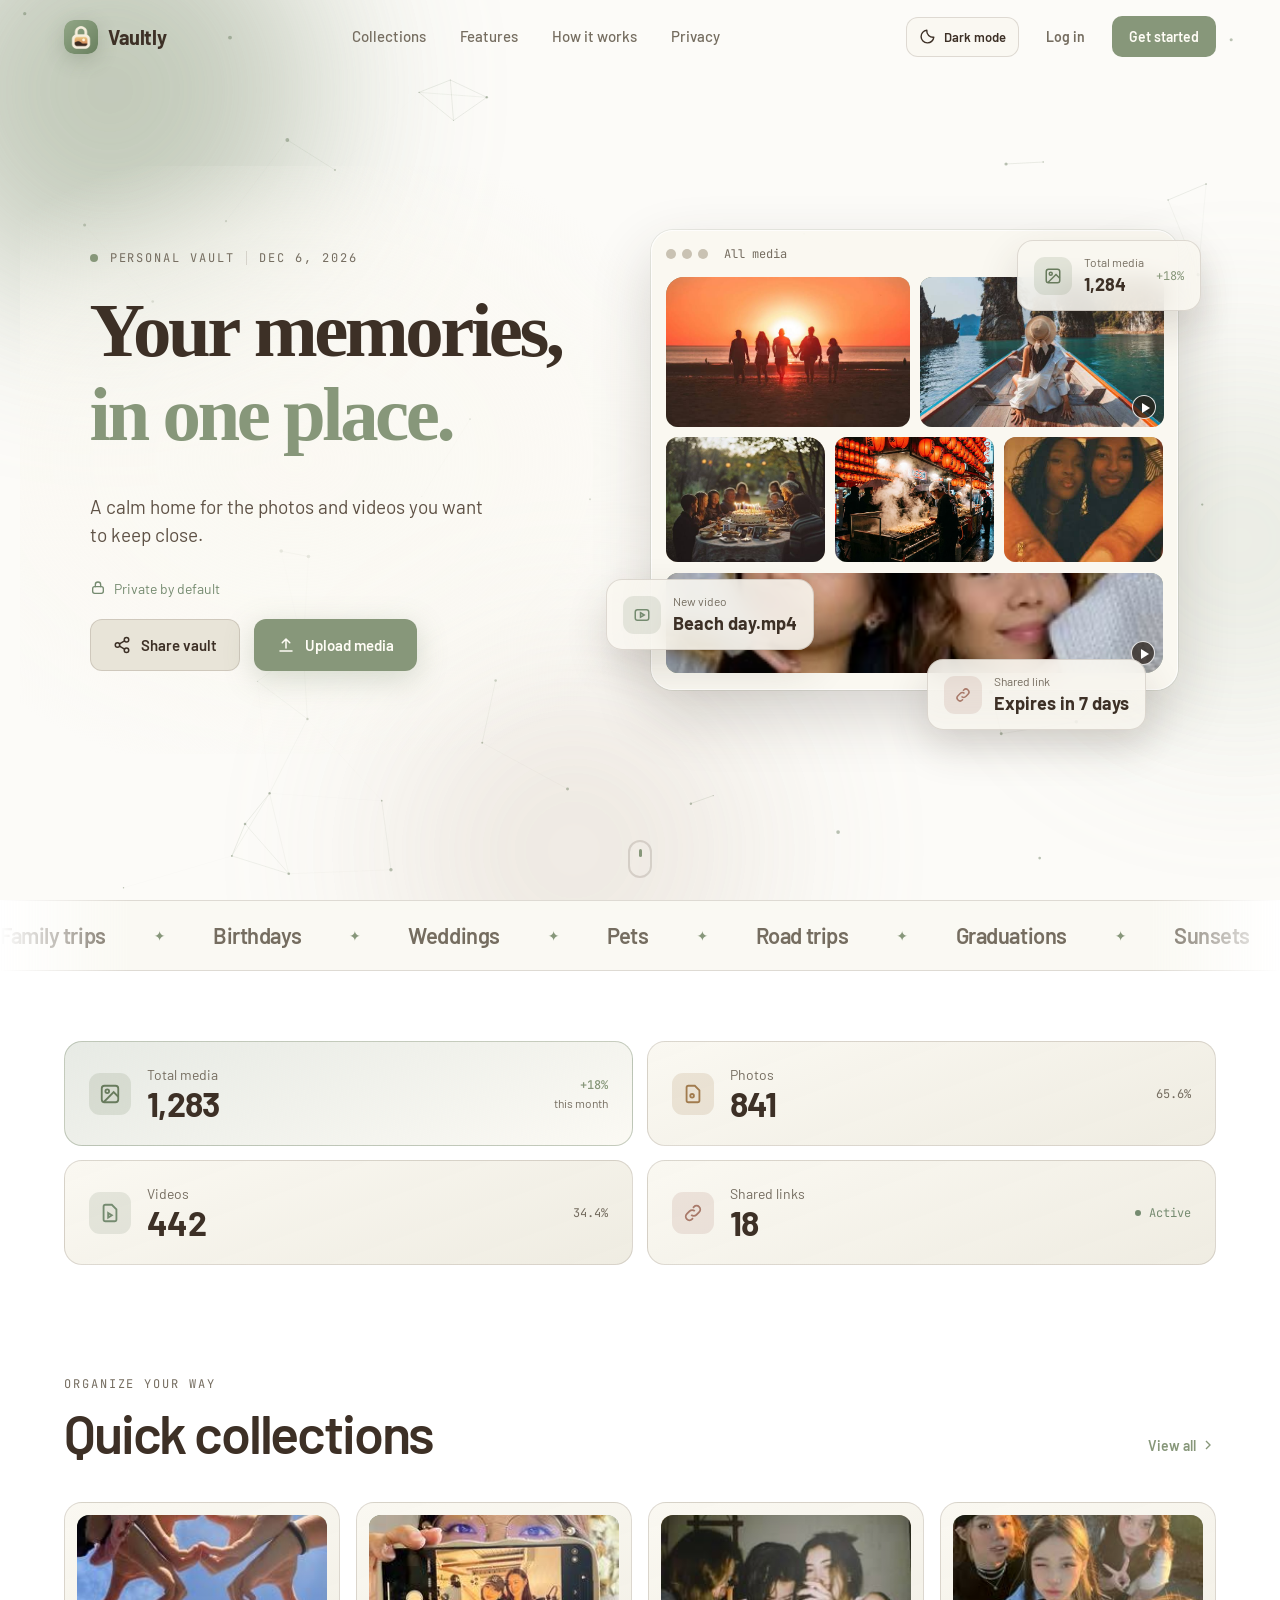
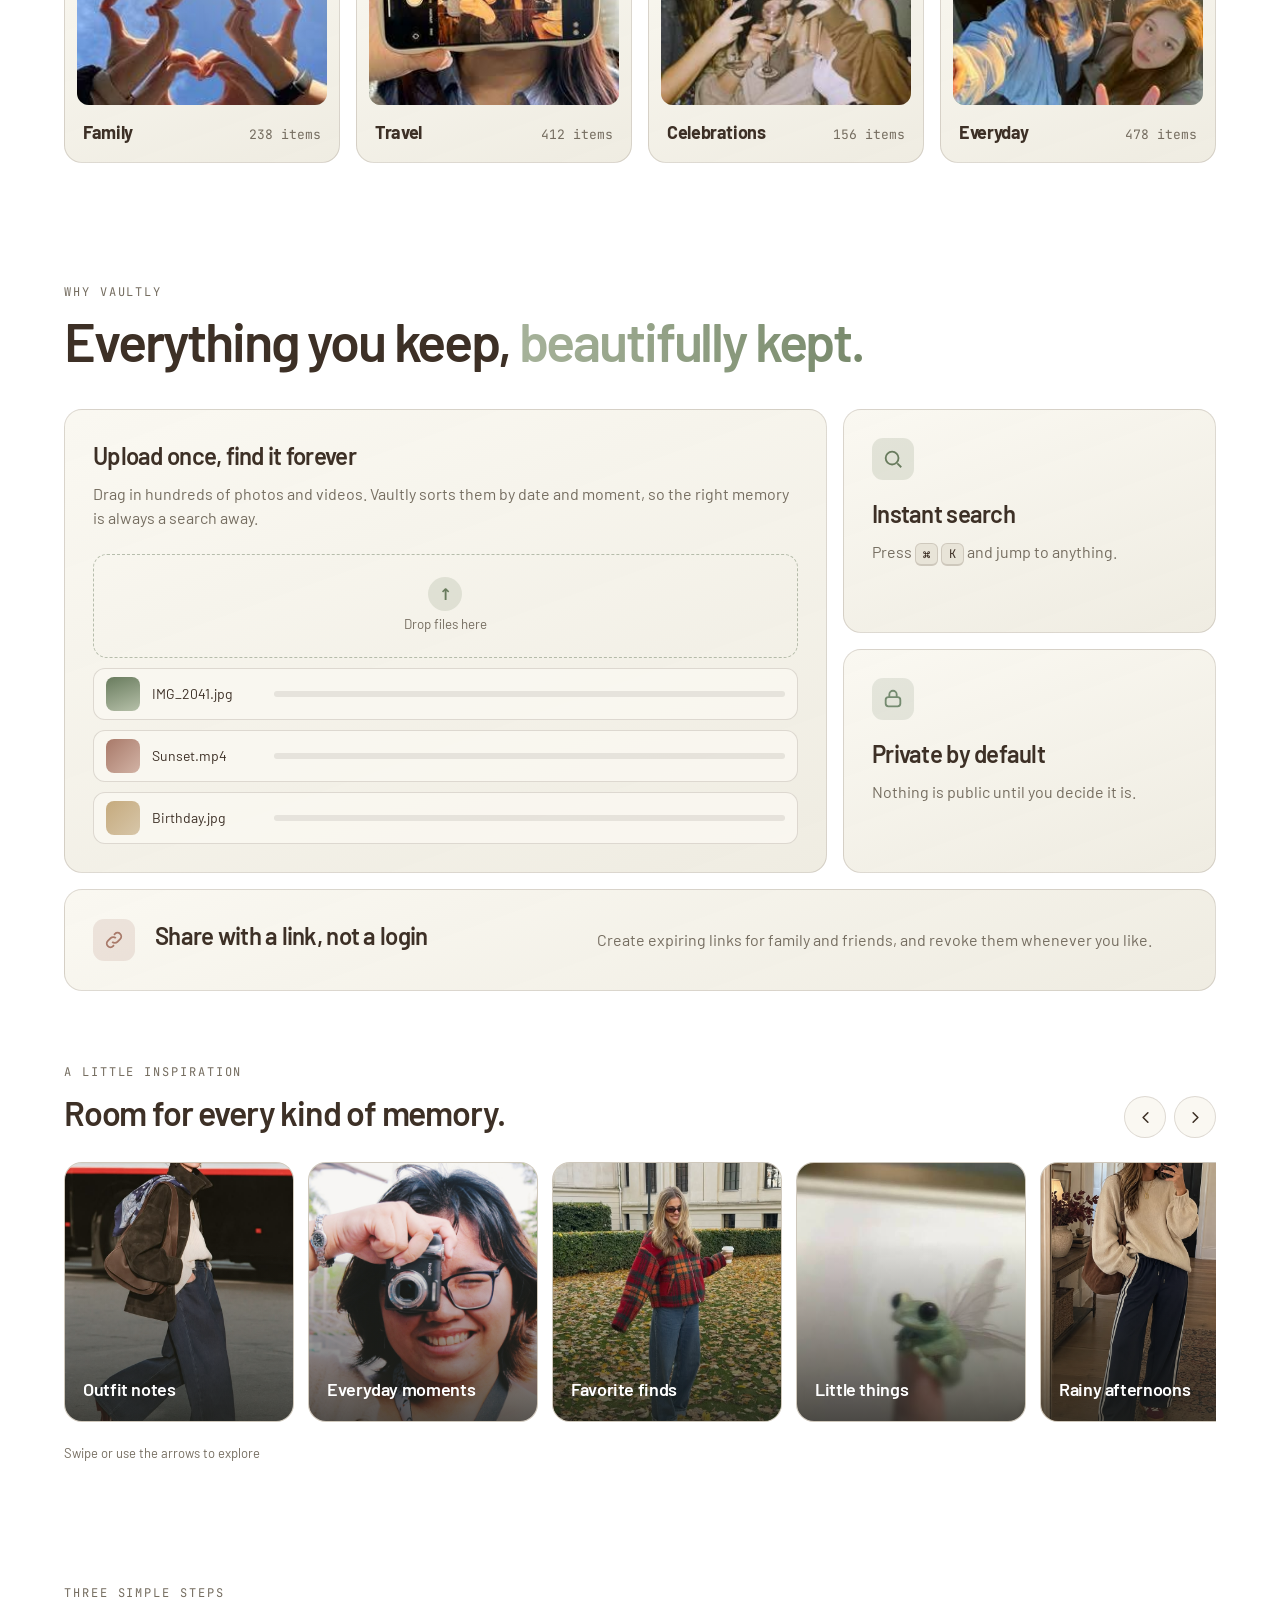
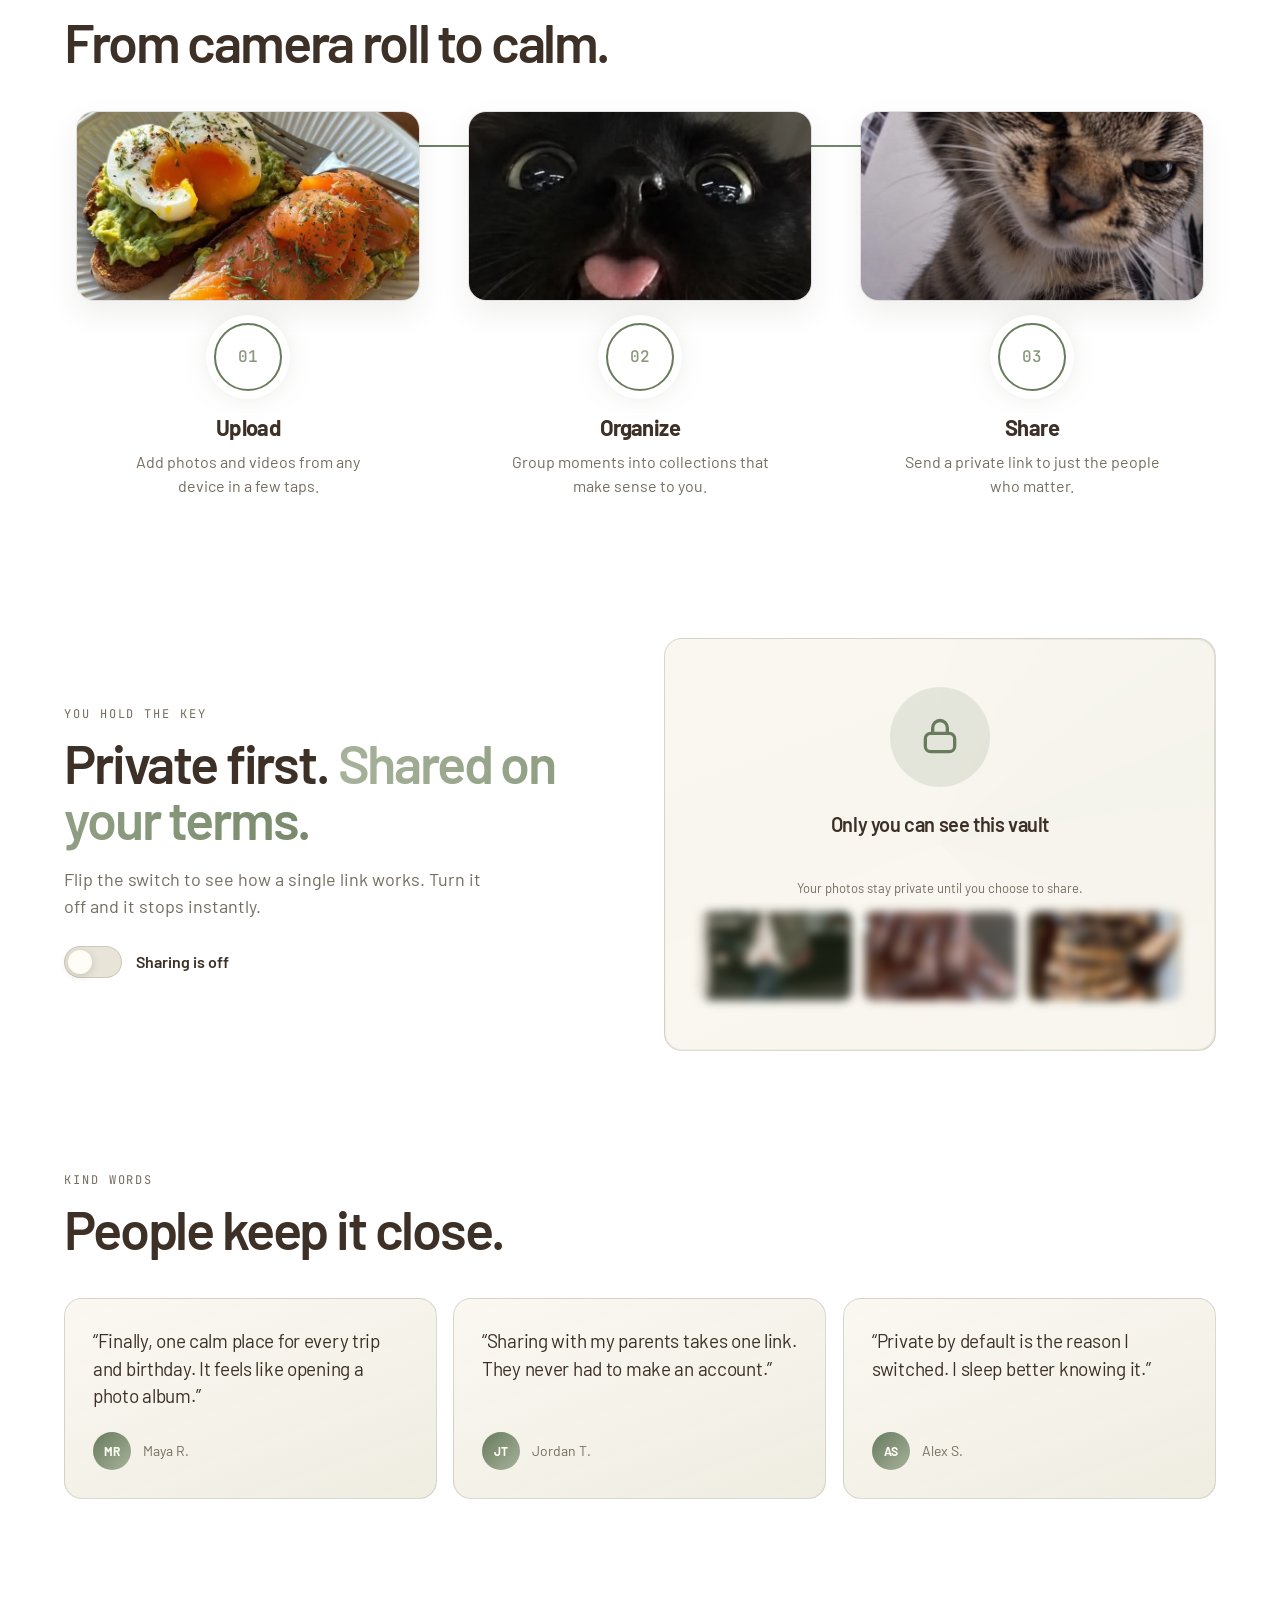
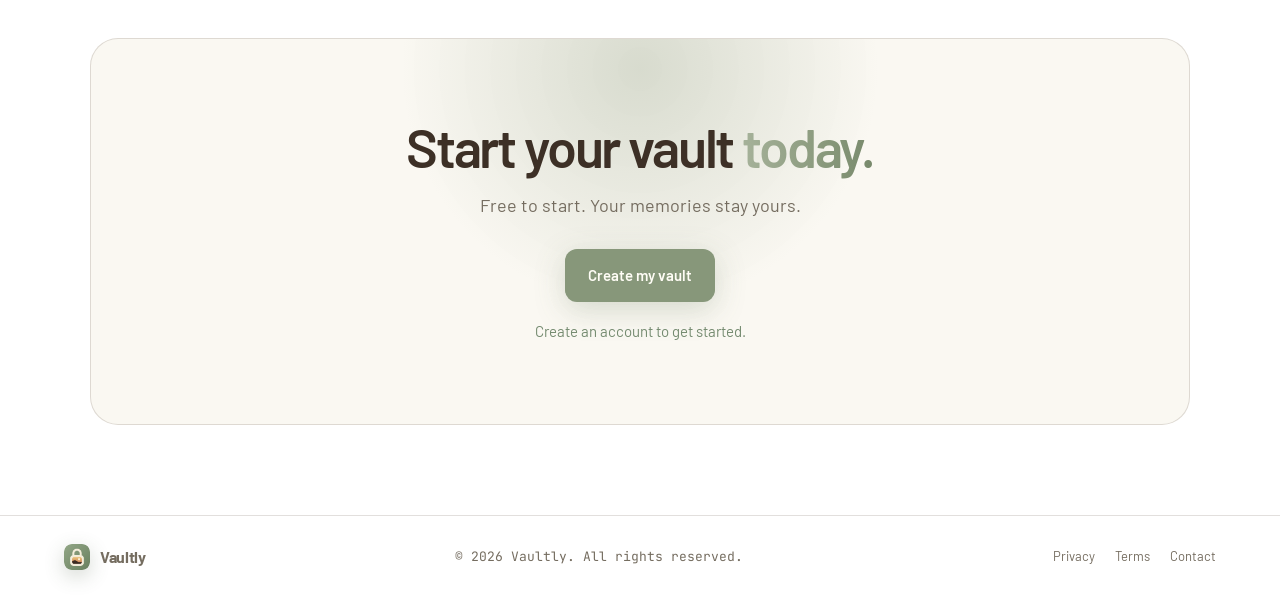
==== index.html @ 08f2a639 "Initial commit" ====
<!DOCTYPE html>
<html lang="en">
<head>
  <meta charset="UTF-8" />
  <meta name="viewport" content="width=device-width, initial-scale=1.0" />
  <title>Vaultly — Your memories, in one place</title>
  <meta name="description" content="A calm, private home for the photos and videos you want to keep close." />
  <script>try{document.documentElement.dataset.theme=localStorage.getItem("vaultly-theme")==="dark"?"dark":"light"}catch(error){}</script>
  <link rel="icon" type="image/png" href="vaultly-logo.png" />
  <link rel="preconnect" href="https://fonts.googleapis.com" />
  <link rel="preconnect" href="https://fonts.gstatic.com" crossorigin />
  <link href="https://fonts.googleapis.com/css2?family=Barlow:wght@400;500;600;700&family=JetBrains+Mono:wght@400;500&display=swap" rel="stylesheet" />
  <link rel="stylesheet" href="style.css" />
  <link rel="stylesheet" href="theme.css" />
</head>
<body>
  <div class="video-backdrop" id="videoBackdrop" aria-hidden="true">
    <video class="background-video" src="Selfie.mp4" autoplay muted loop playsinline></video>
    <div class="video-shade"></div>
    <!-- Ambient layers -->
    <canvas id="particles"></canvas>
    <div class="cursor-glow" id="cursorGlow"></div>
    <div class="orb orb-1"></div>
    <div class="orb orb-2"></div>
    <div class="orb orb-3"></div>
  </div>
  <div class="scroll-progress" id="scrollProgress"></div>

  <!-- Navigation -->
  <header class="nav" id="nav">
    <a href="#top" class="brand">
      <img class="brand-mark" src="vaultly-logo.png" alt="" />
      Vaultly
    </a>
    <nav class="nav-links" id="navLinks">
      <a href="#collections">Collections</a>
      <a href="#features">Features</a>
      <a href="#how">How it works</a>
      <a href="#privacy">Privacy</a>
    </nav>
    <div class="nav-actions">
      <button class="theme-toggle" type="button" data-theme-toggle aria-label="Switch to dark mode" aria-pressed="false">
        <svg class="icon-moon" viewBox="0 0 24 24" fill="none" stroke="currentColor" stroke-width="2" stroke-linecap="round" stroke-linejoin="round" aria-hidden="true"><path d="M20.9 13A9 9 0 0 1 11 3.1 9 9 0 1 0 20.9 13Z"/></svg>
        <svg class="icon-sun" viewBox="0 0 24 24" fill="none" stroke="currentColor" stroke-width="2" stroke-linecap="round" stroke-linejoin="round" aria-hidden="true"><circle cx="12" cy="12" r="4"/><path d="M12 2v2m0 16v2M4.93 4.93l1.42 1.42m11.3 11.3 1.42 1.42M2 12h2m16 0h2M4.93 19.07l1.42-1.42m11.3-11.3 1.42-1.42"/></svg>
        <span class="theme-label">Dark mode</span>
      </button>
      <a href="auth.html#signin" class="btn btn-ghost btn-sm">Log in</a>
      <a href="auth.html#signup" class="btn btn-primary btn-sm magnetic">Get started</a>
      <button class="burger" id="burger" aria-label="Menu"><span></span><span></span></button>
    </div>
  </header>

  <main id="top">
    <!-- HERO -->
    <section class="hero">
      <div class="hero-copy">
        <p class="eyebrow reveal"><span class="dot"></span> Personal vault <span class="sep"></span> <span id="today">Oct 25, 2026</span></p>
        <h1 class="hero-title">
          <span class="line"><span class="word">Your</span> <span class="word">memories,</span></span>
          <span class="line accent">
            <span class="rotator" id="rotator">
              <span class="rot-item active">in one place.</span>
              <span class="rot-item">kept close.</span>
              <span class="rot-item">safe &amp; sound.</span>
              <span class="rot-item">yours alone.</span>
            </span>
          </span>
        </h1>
        <p class="hero-sub reveal" style="--d:.4s">A calm home for the photos and videos you want to keep close.</p>
        <p class="private-tag reveal" style="--d:.5s">
          <svg viewBox="0 0 24 24" width="16" height="16" fill="none" stroke="currentColor" stroke-width="2" stroke-linecap="round" stroke-linejoin="round"><rect x="4" y="10" width="16" height="10" rx="3"/><path d="M8 10V7a4 4 0 0 1 8 0v3"/></svg>
          Private by default
        </p>
        <div class="hero-cta reveal" style="--d:.6s">
          <a href="#privacy" class="btn btn-dark magnetic">
            <svg viewBox="0 0 24 24" width="18" height="18" fill="none" stroke="currentColor" stroke-width="2" stroke-linecap="round" stroke-linejoin="round"><circle cx="18" cy="5" r="3"/><circle cx="6" cy="12" r="3"/><circle cx="18" cy="19" r="3"/><path d="M8.6 13.5l6.8 4M15.4 6.5l-6.8 4"/></svg>
            Share vault
          </a>
          <a href="#cta" class="btn btn-primary btn-glow magnetic">
            <svg viewBox="0 0 24 24" width="18" height="18" fill="none" stroke="currentColor" stroke-width="2" stroke-linecap="round" stroke-linejoin="round"><path d="M12 16V4M7 9l5-5 5 5M4 20h16"/></svg>
            Upload media
          </a>
        </div>
      </div>

      <div class="hero-visual" id="heroVisual">
        <div class="vault-window float-layer" data-depth="10">
          <div class="vw-bar"><i></i><i></i><i></i><span>All media</span></div>
          <div class="vw-grid">
            <!-- Replace the src paths below with your own photos -->
            <div class="ph p1"><img src="images.jpg" alt="" onerror="this.remove()"></div>
            <div class="ph p2"><video src="Selfie.mp4" poster="Travel img.png" muted loop autoplay playsinline></video><span class="play"></span></div>
            <div class="ph p3"><img src="Celebrate.png" alt="" onerror="this.remove()"></div>
            <div class="ph p4"><img src="japan.png" alt="" onerror="this.remove()"></div>
            <div class="ph p5"><img src="selfie2.png" alt="" onerror="this.remove()"></div>
            <div class="ph p6"><video src="Selfie.mp4" poster="selfie.png" muted loop autoplay playsinline></video><span class="play"></span></div>
          </div>
        </div>
        <div class="float-layer" data-depth="26" style="top:6%;right:-2%">
          <div class="chip-card bob" style="--bd:0s">
            <span class="chip-ico violet"><svg viewBox="0 0 24 24" width="18" height="18" fill="none" stroke="currentColor" stroke-width="2"><rect x="3" y="3" width="18" height="18" rx="3"/><circle cx="9" cy="9" r="2"/><path d="M21 15l-5-5L5 21"/></svg></span>
            <div><small>Total media</small><b data-count="1284">0</b></div>
            <em>+18%</em>
          </div>
        </div>
        <div class="float-layer" data-depth="38" style="bottom:12%;left:-6%">
          <div class="chip-card bob" style="--bd:-2s">
            <span class="chip-ico teal"><svg viewBox="0 0 24 24" width="18" height="18" fill="none" stroke="currentColor" stroke-width="2"><rect x="3" y="5" width="18" height="14" rx="3"/><path d="M10 9l5 3-5 3z"/></svg></span>
            <div><small>New video</small><b>Beach day.mp4</b></div>
          </div>
        </div>
        <div class="float-layer" data-depth="18" style="bottom:-4%;right:8%">
          <div class="chip-card bob" style="--bd:-4s">
            <span class="chip-ico rose"><svg viewBox="0 0 24 24" width="18" height="18" fill="none" stroke="currentColor" stroke-width="2"><path d="M10 14a4 4 0 0 0 5.7 0l3-3a4 4 0 0 0-5.7-5.7l-1 1"/><path d="M14 10a4 4 0 0 0-5.7 0l-3 3a4 4 0 0 0 5.7 5.7l1-1"/></svg></span>
            <div><small>Shared link</small><b>Expires in 7 days</b></div>
          </div>
        </div>
      </div>
      <a href="#stats" class="scroll-hint" aria-label="Scroll down"><span></span></a>
    </section>

    <!-- MARQUEE -->
    <section class="marquee" aria-hidden="true">
      <div class="marquee-track">
        <span>Family trips</span><span>Birthdays</span><span>Weddings</span><span>Pets</span><span>Road trips</span><span>Graduations</span><span>Sunsets</span><span>Holidays</span><span>Throwbacks</span>
        <span>Family trips</span><span>Birthdays</span><span>Weddings</span><span>Pets</span><span>Road trips</span><span>Graduations</span><span>Sunsets</span><span>Holidays</span><span>Throwbacks</span>
      </div>
    </section>

    <!-- STATS -->
    <section class="stats" id="stats">
      <article class="stat tilt reveal">
        <span class="stat-ico violet"><svg viewBox="0 0 24 24" width="22" height="22" fill="none" stroke="currentColor" stroke-width="2"><rect x="3" y="3" width="18" height="18" rx="3"/><circle cx="9" cy="9" r="2"/><path d="M21 15l-5-5L5 21"/></svg></span>
        <div class="stat-body"><small>Total media</small><b data-count="1284">0</b></div>
        <div class="stat-side"><strong>+18%</strong><span>this month</span></div>
      </article>
      <article class="stat tilt reveal" style="--d:.1s">
        <span class="stat-ico amber"><svg viewBox="0 0 24 24" width="22" height="22" fill="none" stroke="currentColor" stroke-width="2"><path d="M14 3H7a2 2 0 0 0-2 2v14a2 2 0 0 0 2 2h10a2 2 0 0 0 2-2V8z"/><circle cx="11" cy="14" r="2"/></svg></span>
        <div class="stat-body"><small>Photos</small><b data-count="842">0</b></div>
        <div class="stat-side mono">65.6%</div>
      </article>
      <article class="stat tilt reveal" style="--d:.2s">
        <span class="stat-ico teal"><svg viewBox="0 0 24 24" width="22" height="22" fill="none" stroke="currentColor" stroke-width="2"><path d="M14 3H7a2 2 0 0 0-2 2v14a2 2 0 0 0 2 2h10a2 2 0 0 0 2-2V8z"/><path d="M10 12l4 2.5-4 2.5z"/></svg></span>
        <div class="stat-body"><small>Videos</small><b data-count="442">0</b></div>
        <div class="stat-side mono">34.4%</div>
      </article>
      <article class="stat tilt reveal" style="--d:.3s">
        <span class="stat-ico rose"><svg viewBox="0 0 24 24" width="22" height="22" fill="none" stroke="currentColor" stroke-width="2"><path d="M10 14a4 4 0 0 0 5.7 0l3-3a4 4 0 0 0-5.7-5.7l-1 1"/><path d="M14 10a4 4 0 0 0-5.7 0l-3 3a4 4 0 0 0 5.7 5.7l1-1"/></svg></span>
        <div class="stat-body"><small>Shared links</small><b data-count="18">0</b></div>
        <div class="stat-side mono active-tag">Active</div>
      </article>
    </section>

    <!-- COLLECTIONS -->
    <section class="section" id="collections">
      <div class="section-head reveal">
        <p class="kicker">Organize your way</p>
        <h2>Quick collections</h2>
        <a href="#" class="view-all">View all <svg viewBox="0 0 24 24" width="16" height="16" fill="none" stroke="currentColor" stroke-width="2"><path d="M9 6l6 6-6 6"/></svg></a>
      </div>
      <div class="collections">
        <a href="#" class="coll tilt reveal"><div class="coll-img c1"><img src="heart.png" alt="Friends making heart shapes with their hands" onerror="this.remove()"></div><div class="coll-info"><b>Family</b><span>238 items</span></div></a>
        <a href="#" class="coll tilt reveal" style="--d:.08s"><div class="coll-img c2"><img src="pics.png" alt="Friends taking an outdoor group photo" onerror="this.remove()"></div><div class="coll-info"><b>Travel</b><span>412 items</span></div></a>
        <a href="#" class="coll tilt reveal" style="--d:.16s"><div class="coll-img c3"><img src="imgg.png" alt="Friends sharing a celebration together" onerror="this.remove()"></div><div class="coll-info"><b>Celebrations</b><span>156 items</span></div></a>
        <a href="#" class="coll tilt reveal" style="--d:.24s"><div class="coll-img c4"><img src="groupies.png" alt="A friend capturing a moment on her phone" onerror="this.remove()"></div><div class="coll-info"><b>Everyday</b><span>478 items</span></div></a>
      </div>
    </section>

    <!-- FEATURES -->
    <section class="section" id="features">
      <div class="section-head reveal">
        <p class="kicker">Why Vaultly</p>
        <h2>Everything you keep, <span class="grad">beautifully kept.</span></h2>
      </div>
      <div class="bento">
        <article class="bento-card big tilt reveal">
          <div class="bento-text">
            <h3>Upload once, find it forever</h3>
            <p>Drag in hundreds of photos and videos. Vaultly sorts them by date and moment, so the right memory is always a search away.</p>
          </div>
          <div class="upload-demo">
            <div class="drop"><span class="drop-ico">↑</span><small>Drop files here</small></div>
            <div class="file-row"><i class="ph p2"></i><span>IMG_2041.jpg</span><div class="bar"><u></u></div></div>
            <div class="file-row"><i class="ph p5"></i><span>Sunset.mp4</span><div class="bar"><u style="--w:72%"></u></div></div>
            <div class="file-row"><i class="ph p3"></i><span>Birthday.jpg</span><div class="bar"><u style="--w:90%"></u></div></div>
          </div>
        </article>
        <article class="bento-card tilt reveal" style="--d:.1s">
          <span class="stat-ico violet"><svg viewBox="0 0 24 24" width="22" height="22" fill="none" stroke="currentColor" stroke-width="2"><circle cx="11" cy="11" r="7"/><path d="M21 21l-4.3-4.3"/></svg></span>
          <h3>Instant search</h3>
          <p>Press <kbd>⌘</kbd> <kbd>K</kbd> and jump to anything.</p>
        </article>
        <article class="bento-card tilt reveal" style="--d:.2s">
          <span class="stat-ico teal"><svg viewBox="0 0 24 24" width="22" height="22" fill="none" stroke="currentColor" stroke-width="2"><rect x="4" y="10" width="16" height="10" rx="3"/><path d="M8 10V7a4 4 0 0 1 8 0v3"/></svg></span>
          <h3>Private by default</h3>
          <p>Nothing is public until you decide it is.</p>
        </article>
        <article class="bento-card wide tilt reveal" style="--d:.1s">
          <span class="stat-ico rose"><svg viewBox="0 0 24 24" width="22" height="22" fill="none" stroke="currentColor" stroke-width="2"><path d="M10 14a4 4 0 0 0 5.7 0l3-3a4 4 0 0 0-5.7-5.7l-1 1"/><path d="M14 10a4 4 0 0 0-5.7 0l-3 3a4 4 0 0 0 5.7 5.7l1-1"/></svg></span>
          <h3>Share with a link, not a login</h3>
          <p>Create expiring links for family and friends, and revoke them whenever you like.</p>
        </article>
      </div>
      <div class="memory-strip reveal">
        <div class="memory-strip-head">
          <div>
            <p class="kicker">A little inspiration</p>
            <h3>Room for every kind of memory.</h3>
          </div>
          <div class="gallery-controls" aria-label="Photo gallery controls">
            <button type="button" data-gallery-dir="-1" aria-label="Show previous photos">
              <svg viewBox="0 0 24 24" fill="none" stroke="currentColor" stroke-width="2" stroke-linecap="round" stroke-linejoin="round" aria-hidden="true"><path d="m15 18-6-6 6-6"/></svg>
            </button>
            <button type="button" data-gallery-dir="1" aria-label="Show more photos">
              <svg viewBox="0 0 24 24" fill="none" stroke="currentColor" stroke-width="2" stroke-linecap="round" stroke-linejoin="round" aria-hidden="true"><path d="m9 18 6-6-6-6"/></svg>
            </button>
          </div>
        </div>
        <div class="memory-gallery" id="memoryGallery" tabindex="0" aria-label="Photo memories">
          <figure class="memory-card"><img src="Brown Jacket and Blue Wide-Leg Jeans Outfit.jpg" alt="An outfit photo saved as a memory" loading="lazy"><figcaption>Outfit notes</figcaption></figure>
          <figure class="memory-card"><img src="digicam.png" alt="A camera ready to capture a moment" loading="lazy"><figcaption>Everyday moments</figcaption></figure>
          <figure class="memory-card"><img src="Plaid Sweater Styles.jpg" alt="A cozy sweater inspiration photo" loading="lazy"><figcaption>Favorite finds</figcaption></figure>
          <figure class="memory-card"><img src="im.png" alt="A personal photo saved in a collection" loading="lazy"><figcaption>Little things</figcaption></figure>
          <figure class="memory-card"><img src="Rainy Day Outfit for Fall _ Fall Comfy Outfit Inspo.jpg" alt="A rainy-day outfit inspiration photo" loading="lazy"><figcaption>Rainy afternoons</figcaption></figure>
        </div>
        <p class="gallery-hint">Swipe or use the arrows to explore</p>
      </div>
    </section>

    <!-- HOW IT WORKS -->
    <section class="section" id="how">
      <div class="section-head reveal">
        <p class="kicker">Three simple steps</p>
        <h2>From camera roll to calm.</h2>
      </div>
      <div class="steps">
        <div class="steps-line"><u></u></div>
        <article class="step reveal"><img class="step-photo" src="download.jpg" alt="A memory ready to add to your vault" loading="lazy"><span class="step-num">01</span><h3>Upload</h3><p>Add photos and videos from any device in a few taps.</p></article>
        <article class="step reveal" style="--d:.15s"><img class="step-photo" src="download (1).jpg" alt="A saved moment ready to organize" loading="lazy"><span class="step-num">02</span><h3>Organize</h3><p>Group moments into collections that make sense to you.</p></article>
        <article class="step reveal" style="--d:.3s"><img class="step-photo" src="download (2).jpg" alt="A photo chosen to share with someone" loading="lazy"><span class="step-num">03</span><h3>Share</h3><p>Send a private link to just the people who matter.</p></article>
      </div>
    </section>

    <!-- PRIVACY DEMO -->
    <section class="section privacy" id="privacy">
      <div class="privacy-copy reveal">
        <p class="kicker">You hold the key</p>
        <h2>Private first. <span class="grad">Shared on your terms.</span></h2>
        <p>Flip the switch to see how a single link works. Turn it off and it stops instantly.</p>
        <label class="switch-row">
          <input type="checkbox" id="shareToggle" aria-label="Turn private link sharing on or off" />
          <span class="switch"><i></i></span>
          <span id="shareLabel">Sharing is off</span>
        </label>
      </div>
      <div class="privacy-card reveal" id="privacyCard" style="--d:.15s">
        <div class="lock" id="lockIcon">
          <svg viewBox="0 0 24 24" width="44" height="44" fill="none" stroke="currentColor" stroke-width="1.8" stroke-linecap="round" stroke-linejoin="round"><rect x="4" y="10" width="16" height="10" rx="3"/><path class="shackle" d="M8 10V7a4 4 0 0 1 8 0v3"/></svg>
        </div>
        <p class="status" id="statusText" aria-live="polite">Only you can see this vault</p>
        <div class="link-box" id="linkBox"><span id="linkText">vaultly.app/s/x7Kq-29</span><button id="copyBtn" type="button">Copy</button></div>
        <p class="privacy-hint" id="privacyHint">Your photos stay private until you choose to share.</p>
        <div class="privacy-moments" aria-label="Private photo previews">
          <img src="%23BossBabeAesthetic%20%23PowerfulWoman%20%23WarriorVibes%20%23UnapologeticFeminine%20%23ConfidentAesthetic%20%23RebelChic%20%23FierceAndFeminine%20%23NoApologies%20%23QueenEnergy%20%23SheroAesthetic%20%23WomanAesthetic%20%23SoftGirlVibes%20%23Y2KWoman%20%20%23DarkAcad.jpg" alt="A personal photo in a private vault" loading="lazy" />
          <img src="download (3).jpg" alt="A saved photo preview in a private vault" loading="lazy" />
          <img src="Roasted Soy, Balsamic, &amp; Mustard Beef Tri-Tip —___.jpg" alt="A meal photo saved in a private vault" loading="lazy" />
        </div>
      </div>
    </section>

    <!-- TESTIMONIALS -->
    <section class="section">
      <div class="section-head reveal"><p class="kicker">Kind words</p><h2>People keep it close.</h2></div>
      <div class="quotes">
        <blockquote class="tilt reveal"><p>“Finally, one calm place for every trip and birthday. It feels like opening a photo album.”</p><footer><span class="avatar">MR</span> Maya R.</footer></blockquote>
        <blockquote class="tilt reveal" style="--d:.1s"><p>“Sharing with my parents takes one link. They never had to make an account.”</p><footer><span class="avatar">JT</span> Jordan T.</footer></blockquote>
        <blockquote class="tilt reveal" style="--d:.2s"><p>“Private by default is the reason I switched. I sleep better knowing it.”</p><footer><span class="avatar">AS</span> Alex S.</footer></blockquote>
      </div>
    </section>

    <!-- CTA -->
    <section class="cta reveal" id="cta">
      <div class="cta-glow"></div>
      <h2>Start your vault <span class="grad">today.</span></h2>
      <p>Free to start. Your memories stay yours.</p>
      <a class="btn btn-primary btn-glow magnetic" href="auth.html#signup">Create my vault</a>
      <p class="form-note">Create an account to get started.</p>
    </section>
  </main>

  <footer class="footer">
    <span class="brand small"><img class="brand-mark" src="vaultly-logo.png" alt="" />Vaultly</span>
    <span class="mono">© 2026 Vaultly. All rights reserved.</span>
    <nav><a href="#">Privacy</a><a href="#">Terms</a><a href="#">Contact</a></nav>
  </footer>

  <script src="theme.js"></script>
  <script src="script.js"></script>
</body>
</html>
---- style.css ----
:root {
  --bg: #ffffff;
  --surface: rgba(250, 248, 241, 0.88);
  --surface-2: #e8e4d8;
  --line: rgba(74, 58, 43, 0.16);
  --text: #3d3026;
  --muted: #756d60;
  --accent: #87977a;
  --accent-2: #687b5d;
  --teal: #758b70;
  --amber: #a17b4e;
  --rose: #a87969;
  --radius: 18px;
  --ease: cubic-bezier(0.22, 1, 0.36, 1);
}

* { box-sizing: border-box; margin: 0; padding: 0; }
html { scroll-behavior: smooth; }
body {
  font-family: "Barlow", system-ui, sans-serif;
  background: var(--bg);
  color: var(--text);
  line-height: 1.5;
  overflow-x: hidden;
  -webkit-font-smoothing: antialiased;
}
a { color: inherit; text-decoration: none; }
button, input { font: inherit; color: inherit; }
.mono { font-family: "JetBrains Mono", monospace; }
.grad {
  background: linear-gradient(90deg, #a6b29a, #87977a, #687b5d, #a6b29a);
  background-size: 200% auto;
  -webkit-background-clip: text; background-clip: text;
  -webkit-text-fill-color: transparent; color: transparent;
  animation: shimmer 5s linear infinite;
}
@keyframes shimmer { to { background-position: 200% center; } }

/* ---------- Ambient ---------- */
.scroll-progress {
  position: fixed; top: 0; left: 0; height: 3px; width: 100%;
  background: linear-gradient(90deg, var(--accent-2), var(--accent), var(--teal));
  transform-origin: left; transform: scaleX(0); z-index: 200;
}
.video-backdrop {
  position: fixed; inset: 0; z-index: 0; overflow: hidden; pointer-events: none;
  clip-path: inset(0 0 calc(100% - var(--video-visible-height, 100vh)) 0);
  -webkit-mask-image: linear-gradient(to bottom, #000 0, #000 var(--video-fade-start, 100vh), transparent var(--video-fade-end, 100vh));
  mask-image: linear-gradient(to bottom, #000 0, #000 var(--video-fade-start, 100vh), transparent var(--video-fade-end, 100vh));
}
#particles { position: fixed; inset: 0; width: 100%; height: 100%; pointer-events: none; }
.cursor-glow {
  position: fixed; width: 420px; height: 420px; border-radius: 50%;
  background: radial-gradient(circle, rgba(135, 151, 122, 0.2), transparent 65%);
  transform: translate(-50%, -50%); left: -500px; top: -500px;
  pointer-events: none; z-index: 1; transition: opacity 0.3s;
}
.orb { position: fixed; border-radius: 50%; filter: blur(90px); opacity: 0.5; z-index: 0; pointer-events: none; }
.orb-1 { width: 420px; height: 420px; background: #87977a; top: -120px; left: -100px; animation: drift1 18s ease-in-out infinite alternate; }
.orb-2 { width: 360px; height: 360px; background: #a8b49b; top: 40%; right: -140px; opacity: 0.22; animation: drift2 22s ease-in-out infinite alternate; }
.orb-3 { width: 380px; height: 380px; background: #b7a18b; bottom: -140px; left: 30%; opacity: 0.2; animation: drift1 26s ease-in-out infinite alternate-reverse; }
@keyframes drift1 { to { transform: translate(120px, 90px) scale(1.15); } }
@keyframes drift2 { to { transform: translate(-140px, -80px) scale(0.9); } }

.background-video, .video-shade { position: absolute; inset: 0; width: 100%; height: 100%; }
.background-video { object-fit: cover; opacity: 1; }
.video-shade { background: rgba(244, 241, 232, 0.3); }
.orb { z-index: 0; }
.cursor-glow { z-index: 1; }
#particles { z-index: 2; }
main, .footer, .nav { position: relative; z-index: 3; }

/* ---------- Nav ---------- */
.nav {
  position: fixed; top: 0; left: 0; right: 0; z-index: 100;
  display: flex; align-items: center; justify-content: space-between;
  padding: 16px clamp(20px, 5vw, 64px);
  transition: background 0.4s, backdrop-filter 0.4s, border-color 0.4s, padding 0.4s;
  border-bottom: 1px solid transparent;
  background: transparent; backdrop-filter: none;
  animation: slideDown 0.9s var(--ease) both;
}
.nav.scrolled {
  background: #fff; backdrop-filter: blur(8px);
  border-color: var(--line); padding-top: 10px; padding-bottom: 10px;
}
@keyframes slideDown { from { transform: translateY(-100%); opacity: 0; } }
.brand { display: flex; align-items: center; gap: 10px; font-weight: 700; font-size: 20px; letter-spacing: -0.02em; }
.brand.small { font-size: 16px; }
.brand-mark {
  display: block; width: 34px; height: 34px; flex: none; object-fit: cover; border-radius: 10px;
  box-shadow: 0 6px 20px rgba(76, 91, 67, 0.24);
}
.brand.small .brand-mark { width: 26px; height: 26px; border-radius: 8px; }
.nav-links { display: flex; gap: 6px; }
.nav-links a {
  position: relative; padding: 8px 14px; color: var(--muted); font-weight: 500; font-size: 15px; transition: color 0.25s;
}
.nav-links a::after {
  content: ""; position: absolute; left: 14px; right: 14px; bottom: 2px; height: 2px; border-radius: 2px;
  background: var(--accent); transform: scaleX(0); transform-origin: right; transition: transform 0.35s var(--ease);
}
.nav-links a:hover { color: var(--text); }
.nav-links a:hover::after { transform: scaleX(1); transform-origin: left; }
.nav-actions { display: flex; align-items: center; gap: 10px; }
.burger { display: none; width: 40px; height: 40px; background: none; border: 1px solid var(--line); border-radius: 10px; cursor: pointer; position: relative; }
.burger span { position: absolute; left: 11px; right: 11px; height: 2px; background: var(--text); border-radius: 2px; transition: transform 0.3s var(--ease); }
.burger span:first-child { top: 15px; } .burger span:last-child { top: 23px; }
.burger.open span:first-child { transform: translateY(4px) rotate(45deg); }
.burger.open span:last-child { transform: translateY(-4px) rotate(-45deg); }

/* ---------- Buttons ---------- */
.btn {
  position: relative; display: inline-flex; align-items: center; gap: 10px; overflow: hidden;
  padding: 14px 22px; border-radius: 12px; font-weight: 600; font-size: 15px; cursor: pointer; border: 1px solid transparent;
  transition: transform 0.25s var(--ease), box-shadow 0.3s, background 0.3s, border-color 0.3s;
}
.btn-sm { padding: 9px 16px; font-size: 14px; border-radius: 10px; }
.btn-primary { background: var(--accent); color: #fffdf6; }
.btn-primary:hover { background: #718367; transform: translateY(-2px); }
.btn-dark { background: var(--surface-2); border-color: var(--line); color: var(--text); }
.btn-dark:hover { border-color: rgba(104, 123, 93,  0.5); transform: translateY(-2px); }
.btn-ghost { color: var(--muted); }
.btn-ghost:hover { color: var(--text); }
.btn-glow { box-shadow: 0 8px 30px rgba(104, 123, 93, 0.25); animation: pulseGlow 2.8s ease-in-out infinite; }
@keyframes pulseGlow { 50% { box-shadow: 0 8px 46px rgba(104, 123, 93, 0.4); } }
.btn::before {
  content: ""; position: absolute; top: 0; left: -120%; width: 60%; height: 100%;
  background: linear-gradient(100deg, transparent, rgba(255, 255, 255, 0.35), transparent);
  transform: skewX(-20deg); transition: left 0.7s var(--ease);
}
.btn:hover::before { left: 140%; }
.ripple {
  position: absolute; border-radius: 50%; background: rgba(255, 255, 255, 0.4); transform: scale(0);
  animation: ripple 0.6s ease-out forwards; pointer-events: none;
}
@keyframes ripple { to { transform: scale(4); opacity: 0; } }

/* ---------- Hero ---------- */
.hero {
  min-height: 100vh; min-height: 100svh; display: grid; grid-template-columns: minmax(0, 0.95fr) minmax(0, 1.05fr); align-items: center; align-content: center; gap: clamp(24px, 4vw, 64px);
  padding: 88px clamp(28px, 7vw, 96px) 68px; position: relative;
}
.eyebrow {
  display: flex; align-items: center; gap: 12px; font-family: "JetBrains Mono", monospace;
  font-size: 12px; letter-spacing: 0.16em; text-transform: uppercase; color: var(--muted); margin-bottom: 26px;
}
.eyebrow .dot { width: 8px; height: 8px; border-radius: 50%; background: var(--accent); box-shadow: 0 0 0 0 rgba(135, 151, 122, 0.7); animation: ping 2s infinite; }
.eyebrow .sep { width: 1px; height: 14px; background: var(--line); }
@keyframes ping { 70% { box-shadow: 0 0 0 10px rgba(135, 151, 122, 0); } 100% { box-shadow: 0 0 0 0 rgba(135, 151, 122, 0); } }

.hero-title { font-family: Georgia, "Times New Roman", serif; font-size: clamp(48px, 6vw, 82px); line-height: 0.98; letter-spacing: -0.045em; font-weight: 600; }
.hero-copy {
  position: relative; isolation: isolate; padding: clamp(20px, 3vw, 34px) 0;
}
.hero-copy::before {
  content: ""; position: absolute; z-index: -1; inset: -10% -18% -10% -14%;
  background: radial-gradient(ellipse at 42% 50%, rgba(250, 248, 241, 0.82), rgba(250, 248, 241, 0.5) 55%, transparent 78%);
  pointer-events: none;
}
.hero-title .line { display: block; overflow: hidden; padding: 0 0 0.12em; }
.hero-title .word { display: inline-block; transform: translateY(110%); animation: wordUp 1s var(--ease) forwards; }
.hero-title .word:nth-child(1) { animation-delay: 0.15s; }
.hero-title .word:nth-child(2) { animation-delay: 0.28s; }
@keyframes wordUp { to { transform: translateY(0); } }
.hero-title .accent { color: var(--accent); }
.rotator { position: relative; display: inline-block; min-width: 6ch; height: 1.1em; vertical-align: top; }
.rot-item {
  position: absolute; left: 0; top: 0; white-space: nowrap;
  transform: translateY(110%); opacity: 0; transition: transform 0.8s var(--ease), opacity 0.6s;
}
.rot-item.active { transform: translateY(0); opacity: 1; }
.rot-item.leave { transform: translateY(-110%); opacity: 0; }
.rotator { animation: wordUp 1s var(--ease) 0.45s both; }

.hero-sub { max-width: 400px; font-size: 19px; color: #5e5145; margin-top: 22px; }
.private-tag { display: flex; align-items: center; gap: 8px; color: var(--teal); font-size: 14px; margin: 28px 0 20px; }
.hero-cta { display: flex; flex-wrap: wrap; gap: 14px; }

.reveal { opacity: 0; transform: translateY(34px); transition: opacity 0.9s var(--ease) var(--d, 0s), transform 0.9s var(--ease) var(--d, 0s); }
.reveal.in { opacity: 1; transform: none; }
.hero .reveal { animation: fadeUp 0.9s var(--ease) var(--d, 0s) both; opacity: 1; transform: none; transition: none; }
@keyframes fadeUp { from { opacity: 0; transform: translateY(30px); } }

/* Hero visual */
.hero-visual { position: relative; height: min(58vh, 500px); min-height: 390px; perspective: 1000px; animation: fadeUp 1.2s var(--ease) 0.5s both; }
.float-layer { position: absolute; transition: transform 0.25s ease-out; will-change: transform; }
.hero-visual > .float-layer:first-child { inset: 20px 12px 20px 12px; }
.vault-window {
  background: rgba(250, 248, 241, 0.96); border: 1px solid rgba(255, 255, 255, 0.78);
  border-radius: 22px; padding: 14px; box-shadow: 0 24px 60px rgba(61, 48, 38, 0.2), 0 0 0 1px rgba(135, 151, 122, 0.16);
}
.vw-bar { display: flex; align-items: center; gap: 6px; margin-bottom: 14px; font-size: 12px; color: var(--muted); }
.vw-bar i { width: 10px; height: 10px; border-radius: 50%; background: #c9c2b3; }
.vw-bar span { margin-left: 10px; font-family: "JetBrains Mono", monospace; }
.vw-grid {
  display: grid; grid-template-columns: repeat(6, minmax(0, 1fr)); grid-template-rows: 1.08fr 0.9fr 0.72fr;
  grid-template-areas: "feature feature feature video-a video-a video-a" "still-a still-a still-b still-b still-c still-c" "video-b video-b video-b video-b video-b video-b";
  gap: 10px; height: calc(100% - 34px);
}
.vw-grid .ph { min-width: 0; min-height: 0; animation: tileIn 0.8s var(--ease) both; transition: transform 0.35s var(--ease), box-shadow 0.35s var(--ease); }
.vw-grid .ph:hover { transform: translateY(-4px) scale(1.025); box-shadow: 0 12px 24px rgba(61, 48, 38, 0.2); z-index: 3; }
.vw-grid .p1 { grid-area: feature; }
.vw-grid .p2 { grid-area: video-a; }
.vw-grid .p3 { grid-area: still-a; }
.vw-grid .p4 { grid-area: still-b; }
.vw-grid .p5 { grid-area: still-c; }
.vw-grid .p6 { grid-area: video-b; }
.vw-grid .ph:nth-child(1) { animation-delay: 0.9s; } .vw-grid .ph:nth-child(2) { animation-delay: 1s; }
.vw-grid .ph:nth-child(3) { animation-delay: 1.1s; } .vw-grid .ph:nth-child(4) { animation-delay: 1.2s; }
.vw-grid .ph:nth-child(5) { animation-delay: 1.3s; } .vw-grid .ph:nth-child(6) { animation-delay: 1.4s; }
@keyframes tileIn { from { opacity: 0; transform: scale(0.7) translateY(20px); } }

.ph { position: relative; border-radius: 12px; overflow: hidden; display: block; }
.vw-grid .p1 { border-radius: 18px 12px 12px 12px; }
.vw-grid .p3 { border-radius: 12px 18px 12px 12px; }
.vw-grid .p6 { border-radius: 12px 12px 18px 12px; }
.ph::after { content: ""; position: absolute; inset: 0; background: linear-gradient(115deg, transparent 30%, rgba(255, 255, 255, 0.14) 50%, transparent 70%); transform: translateX(-100%); animation: sheen 4.5s ease-in-out infinite; }
.vw-grid .ph:nth-child(2n)::after { animation-delay: 1.2s; } .vw-grid .ph:nth-child(3n)::after { animation-delay: 2.4s; }
@keyframes sheen { 55%, 100% { transform: translateX(100%); } }
/* Photos sit on top of the gradient fallback */
.ph img, .ph video, .coll-img img { position: absolute; inset: 0; width: 100%; height: 100%; object-fit: cover; z-index: 1; }
.ph::after, .coll-img::after { z-index: 2; }
.p1 { background: linear-gradient(135deg, #87977a, #c7cdbb); }
.p2 { background: linear-gradient(160deg, #687b5d, #b6c0a9); }
.p3 { background: linear-gradient(135deg, #c5aa7d, #d7c6a9); }
.p4 { background: linear-gradient(160deg, #7d8c75, #c5cabb); }
.p5 { background: linear-gradient(135deg, #a87969, #d2b3a5); }
.p6 { background: linear-gradient(160deg, #687b5d, #aab79d); }
.play { position: absolute; right: 8px; bottom: 8px; width: 24px; height: 24px; border-radius: 50%; background: rgba(40, 31, 24, 0.72); border: 1px solid rgba(255, 255, 255, 0.85); z-index: 2; }
.play::before { content: ""; position: absolute; left: 9px; top: 7px; border-left: 8px solid #fff; border-top: 5px solid transparent; border-bottom: 5px solid transparent; }

.chip-card {
  display: flex; align-items: center; gap: 12px; padding: 12px 16px; white-space: nowrap;
  background: rgba(250, 248, 241, 0.88); backdrop-filter: blur(12px); border: 1px solid var(--line); border-radius: 16px;
  box-shadow: 0 18px 40px rgba(61, 48, 38, 0.16);
}
.chip-card small { display: block; font-size: 12px; color: var(--muted); }
.chip-card b { font-size: 18px; font-weight: 700; }
.chip-card em { font-style: normal; font-size: 12px; color: var(--accent); font-family: "JetBrains Mono", monospace; }
.bob { animation: bob 6s ease-in-out infinite; animation-delay: var(--bd, 0s); }
@keyframes bob { 50% { transform: translateY(-14px) rotate(0.6deg); } }
.chip-ico, .stat-ico { display: grid; place-items: center; width: 38px; height: 38px; border-radius: 11px; flex: none; }
.stat-ico { width: 42px; height: 42px; }
.violet { background: rgba(135, 151, 122, 0.2); color: var(--accent-2); }
.teal { background: rgba(117, 139, 112, 0.16); color: var(--teal); }
.amber { background: rgba(161, 123, 78, 0.16); color: var(--amber); }
.rose { background: rgba(168, 121, 105, 0.16); color: var(--rose); }

.scroll-hint { position: absolute; left: 50%; bottom: 22px; width: 24px; height: 38px; border: 2px solid var(--line); border-radius: 14px; transform: translateX(-50%); }
.scroll-hint span { position: absolute; left: 50%; top: 7px; width: 3px; height: 8px; margin-left: -1.5px; border-radius: 2px; background: var(--accent); animation: wheel 1.8s infinite; }
@keyframes wheel { to { transform: translateY(14px); opacity: 0; } }

/* ---------- Marquee ---------- */
.marquee { overflow: hidden; border-block: 1px solid var(--line); padding: 18px 0; background: rgba(250, 248, 241, 0.84); mask-image: linear-gradient(90deg, transparent, #000 10%, #000 90%, transparent); }
.marquee-track { display: flex; gap: 48px; width: max-content; animation: marquee 32s linear infinite; }
.marquee:hover .marquee-track { animation-play-state: paused; }
.marquee-track span { font-size: 22px; font-weight: 600; color: var(--muted); display: flex; align-items: center; gap: 48px; letter-spacing: -0.02em; }
.marquee-track span::after { content: "✦"; color: var(--accent); font-size: 14px; }
@keyframes marquee { to { transform: translateX(-50%); } }

/* ---------- Sections ---------- */
.section { padding: 110px clamp(20px, 5vw, 64px) 10px; max-width: 1280px; margin: 0 auto; }
.section-head { position: relative; margin-bottom: 40px; }
.kicker { font-family: "JetBrains Mono", monospace; font-size: 12px; letter-spacing: 0.16em; text-transform: uppercase; color: var(--muted); margin-bottom: 12px; }
.section-head h2, .privacy-copy h2, .cta h2 { font-size: clamp(32px, 4.4vw, 54px); line-height: 1.05; letter-spacing: -0.04em; font-weight: 600; }
.view-all { position: absolute; right: 0; bottom: 6px; display: inline-flex; align-items: center; gap: 4px; color: var(--accent); font-weight: 600; font-size: 14px; }
.view-all svg { transition: transform 0.3s var(--ease); } .view-all:hover svg { transform: translateX(5px); }

/* ---------- Stats ---------- */
.stats { display: grid; grid-template-columns: repeat(2, 1fr); gap: 14px; max-width: 1280px; margin: 0 auto; padding: 70px clamp(20px, 5vw, 64px) 0; }
.stat, .bento-card, .coll, blockquote, .privacy-card {
  background: linear-gradient(160deg, rgba(250, 248, 241, 0.97), rgba(238, 235, 224, 0.94)); border: 1px solid var(--line); border-radius: var(--radius);
}
.stat { display: flex; align-items: center; gap: 16px; padding: 22px 24px; }
.stat:first-child { border-color: rgba(104, 123, 93, 0.35); background: linear-gradient(160deg, rgba(135, 151, 122, 0.2), rgba(250, 248, 241, 0.82)); }
.stat-body small { display: block; color: var(--muted); font-size: 14px; }
.stat-body b { font-size: 34px; font-weight: 700; letter-spacing: -0.02em; line-height: 1.1; }
.stat-side { margin-left: auto; text-align: right; font-size: 12px; color: var(--muted); }
.stat-side strong { display: block; color: var(--accent); font-family: "JetBrains Mono", monospace; font-weight: 500; }
.active-tag { color: var(--teal); position: relative; padding-left: 14px; }
.active-tag::before { content: ""; position: absolute; left: 0; top: 50%; width: 6px; height: 6px; margin-top: -3px; border-radius: 50%; background: var(--teal); animation: ping 2s infinite; }

/* Tilt (JS sets --rx --ry --mx --my) */
.tilt { transform-style: preserve-3d; position: relative; }
.tilt.in, .tilt:not(.reveal) { transform: perspective(900px) rotateX(var(--rx, 0deg)) rotateY(var(--ry, 0deg)); }
.tilt.in { transition: transform 0.15s ease-out, opacity 0.9s var(--ease) var(--d, 0s), border-color 0.3s; }
.tilt::before {
  content: ""; position: absolute; inset: 0; border-radius: inherit; pointer-events: none; opacity: 0; transition: opacity 0.3s;
  background: radial-gradient(260px circle at var(--mx, 50%) var(--my, 50%), rgba(135, 151, 122, 0.2), transparent 60%);
}
.tilt:hover::before { opacity: 1; }
.tilt:hover { border-color: rgba(104, 123, 93, 0.45); }

/* ---------- Collections ---------- */
.collections { display: grid; grid-template-columns: repeat(4, 1fr); gap: 16px; }
.coll { padding: 12px; display: block; }
.coll-img { height: 190px; border-radius: 12px; position: relative; overflow: hidden; transition: transform 0.6s var(--ease); }
.coll:hover .coll-img { transform: scale(1.04); }
.coll-img::after { content: ""; position: absolute; inset: 0; background: radial-gradient(circle at 70% 20%, rgba(255, 255, 255, 0.25), transparent 50%); }
.c1 { background: linear-gradient(135deg, #87977a, #c7cdbb); }
.c2 { background: linear-gradient(135deg, #687b5d, #b6c0a9); }
.c3 { background: linear-gradient(135deg, #c5aa7d, #d7c6a9); }
.c4 { background: linear-gradient(135deg, #7d8c75, #c5cabb); }
.coll-info { display: flex; justify-content: space-between; align-items: baseline; padding: 14px 6px 4px; }
.coll-info b { font-size: 18px; letter-spacing: -0.02em; } .coll-info span { font-size: 13px; color: var(--muted); font-family: "JetBrains Mono", monospace; }

/* ---------- Bento ---------- */
.bento { display: grid; grid-template-columns: repeat(3, 1fr); gap: 16px; }
.bento-card { padding: 28px; }
.bento-card.big { grid-column: span 2; grid-row: span 2; display: flex; flex-direction: column; gap: 24px; }
.bento-card.wide { grid-column: span 3; display: grid; grid-template-columns: auto 1fr 1.4fr; align-items: center; gap: 20px; }
.bento-card h3 { font-size: 24px; letter-spacing: -0.03em; margin: 16px 0 8px; font-weight: 600; }
.bento-card.big h3, .bento-card.wide h3 { margin-top: 0; }
.bento-card p { color: var(--muted); font-size: 16px; }
kbd { font-family: "JetBrains Mono", monospace; font-size: 12px; background: var(--surface-2); border: 1px solid var(--line); border-bottom-width: 2px; border-radius: 6px; padding: 2px 7px; color: var(--text); }
.upload-demo { display: grid; gap: 10px; margin-top: auto; }
.drop { display: grid; place-items: center; gap: 4px; padding: 22px; border: 1.5px dashed rgba(104, 123, 93, 0.45); border-radius: 14px; color: var(--muted); animation: dashPulse 3s ease-in-out infinite; }
.drop-ico { display: grid; place-items: center; width: 34px; height: 34px; border-radius: 50%; background: rgba(135, 151, 122, 0.2); color: var(--accent-2); font-weight: 700; animation: bob 3s ease-in-out infinite; }
@keyframes dashPulse { 50% { border-color: rgba(104, 123, 93, 0.8); background: rgba(135, 151, 122, 0.08); } }
.file-row { display: flex; align-items: center; gap: 12px; padding: 8px 12px; background: var(--surface); border: 1px solid var(--line); border-radius: 12px; font-size: 14px; }
.file-row .ph { width: 34px; height: 34px; border-radius: 8px; flex: none; }
.file-row .ph::after { display: none; }
.file-row span { width: 110px; flex: none; }
.bar { flex: 1; height: 6px; border-radius: 4px; background: rgba(61, 48, 38, 0.1); overflow: hidden; }
.bar u { display: block; height: 100%; width: 0; border-radius: 4px; background: linear-gradient(90deg, var(--accent-2), var(--teal)); }
.bento-card.in .bar u, .bento-card .bar u { animation: fill 3.2s var(--ease) infinite; }
@keyframes fill { 0% { width: 0; } 70%, 100% { width: var(--w, 55%); } }

/* ---------- Memory gallery ---------- */
.memory-strip { margin-top: 72px; }
.memory-strip-head { display: flex; justify-content: space-between; align-items: end; gap: 20px; margin-bottom: 20px; }
.memory-strip-head .kicker { margin-bottom: 6px; }
.memory-strip-head h3 { font-size: clamp(24px, 3vw, 34px); letter-spacing: -0.035em; font-weight: 600; }
.gallery-controls { display: flex; gap: 8px; }
.gallery-controls button {
  display: grid; place-items: center; width: 42px; height: 42px; border: 1px solid var(--line); border-radius: 50%;
  background: var(--surface); color: var(--text); cursor: pointer; transition: transform 0.25s var(--ease), background 0.25s, border-color 0.25s;
}
.gallery-controls button:hover { transform: translateY(-2px); background: var(--surface-2); border-color: var(--accent); }
.gallery-controls button:focus-visible { outline: 2px solid var(--accent); outline-offset: 3px; }
.gallery-controls svg { width: 19px; height: 19px; }
.memory-gallery {
  display: grid; grid-auto-columns: minmax(230px, 30%); grid-auto-flow: column; gap: 14px; overflow-x: auto;
  padding: 4px 2px 14px; scroll-snap-type: x mandatory; scrollbar-color: var(--accent) var(--surface-2); scrollbar-width: thin;
}
.memory-card {
  height: 260px; position: relative; overflow: hidden; border: 1px solid var(--line); border-radius: var(--radius);
  background: var(--surface-2); scroll-snap-align: start; isolation: isolate;
}
.memory-card::after { content: ""; position: absolute; inset: 30% 0 0; background: linear-gradient(transparent, rgba(28, 29, 24, 0.72)); pointer-events: none; }
.memory-card img { width: 100%; height: 100%; display: block; object-fit: cover; transition: transform 0.8s var(--ease); }
.memory-card:hover img { transform: scale(1.07); }
.memory-card figcaption { position: absolute; z-index: 1; bottom: 18px; left: 18px; color: #fff; font-size: 18px; font-weight: 600; letter-spacing: -0.02em; }
.gallery-hint { margin-top: 8px; color: var(--muted); font-size: 13px; }

/* ---------- Steps ---------- */
.steps { position: relative; display: grid; grid-template-columns: repeat(3, 1fr); gap: 24px; }
.steps-line { position: absolute; top: 34px; left: 8%; right: 8%; height: 2px; background: var(--line); }
.steps-line u { display: block; height: 100%; width: 0; background: linear-gradient(90deg, var(--accent-2), var(--teal)); transition: width 1.8s var(--ease) 0.3s; }
.steps.in .steps-line u { width: 100%; }
.step { position: relative; text-align: center; padding: 0 12px; }
.step-photo { display: block; width: 100%; height: 190px; object-fit: cover; border: 1px solid var(--line); border-radius: var(--radius); margin-bottom: 22px; box-shadow: 0 12px 30px rgba(61, 48, 38, 0.08); transition: transform 0.6s var(--ease), box-shadow 0.6s var(--ease); }
.step:hover .step-photo { transform: translateY(-5px); box-shadow: 0 18px 34px rgba(61, 48, 38, 0.16); }
.step-num {
  display: grid; place-items: center; width: 68px; height: 68px; margin: 0 auto 20px; border-radius: 50%;
  background: var(--bg); border: 2px solid var(--accent-2); color: var(--accent); font-family: "JetBrains Mono", monospace; font-weight: 500;
  box-shadow: 0 0 0 8px var(--bg), 0 0 30px rgba(104, 123, 93, 0.25); transition: transform 0.4s var(--ease);
}
.step:hover .step-num { transform: scale(1.12) rotate(-6deg); }
.step h3 { font-size: 22px; letter-spacing: -0.03em; margin-bottom: 6px; } .step p { color: var(--muted); max-width: 260px; margin: 0 auto; }

/* ---------- Privacy ---------- */
.privacy { display: grid; grid-template-columns: 1fr 1fr; gap: 48px; align-items: center; padding-top: 130px; }
.privacy-copy p:not(.kicker) { color: var(--muted); font-size: 18px; margin: 18px 0 26px; max-width: 440px; }
.switch-row { display: inline-flex; align-items: center; gap: 14px; cursor: pointer; font-weight: 600; user-select: none; }
.switch-row input { position: absolute; opacity: 0; }
.switch { width: 58px; height: 32px; border-radius: 20px; background: var(--surface-2); border: 1px solid var(--line); position: relative; transition: background 0.4s, border-color 0.4s; }
.switch i { position: absolute; top: 3px; left: 3px; width: 24px; height: 24px; border-radius: 50%; background: #fffdf6; transition: transform 0.45s var(--ease); box-shadow: 0 2px 8px rgba(61, 48, 38, 0.18); }
.switch-row input:checked + .switch { background: var(--accent-2); border-color: var(--accent); }
.switch-row input:checked + .switch i { transform: translateX(26px); }
.switch-row input:focus-visible + .switch { outline: 2px solid var(--accent); outline-offset: 3px; }
.privacy-card { padding: 48px 32px; text-align: center; position: relative; overflow: hidden; }
.privacy-card::before { content: ""; position: absolute; inset: -40%; background: conic-gradient(from 0deg, transparent, rgba(135, 151, 122, 0.25), transparent 40%); animation: spin 9s linear infinite; }
.privacy-card::after { content: ""; position: absolute; inset: 1px; border-radius: calc(var(--radius) - 1px); background: var(--surface); }
.privacy-card > * { position: relative; z-index: 2; }
@keyframes spin { to { transform: rotate(360deg); } }
.lock { display: inline-grid; place-items: center; width: 100px; height: 100px; border-radius: 50%; background: rgba(135, 151, 122, 0.18); color: var(--accent-2); margin-bottom: 22px; transition: background 0.5s, color 0.5s, transform 0.5s var(--ease); }
.shackle { transition: transform 0.5s var(--ease); transform-origin: 16px 10px; }
.privacy-card.open .lock { background: rgba(117, 139, 112, 0.15); color: var(--teal); transform: scale(1.08); }
.privacy-card.open .shackle { transform: translateY(-3px) rotate(-22deg); }
.status { font-size: 20px; font-weight: 600; letter-spacing: -0.02em; margin-bottom: 20px; }
.link-box { display: flex; align-items: center; justify-content: space-between; gap: 12px; padding: 10px 10px 10px 16px; background: var(--bg); border: 1px solid var(--line); border-radius: 12px; font-family: "JetBrains Mono", monospace; font-size: 13px; color: var(--muted); max-height: 0; opacity: 0; padding-block: 0; border-width: 0; overflow: hidden; transition: max-height 0.6s var(--ease), opacity 0.5s, padding 0.5s; }
.privacy-card.open .link-box { max-height: 70px; opacity: 1; padding-block: 10px; border-width: 1px; }
.link-box button { padding: 7px 14px; border-radius: 8px; background: var(--accent); color: #17102e; border: 0; font-weight: 700; cursor: pointer; font-size: 13px; }
.privacy-hint { color: var(--muted); font-size: 13px; margin: 20px 0 12px; }
.privacy-moments { display: grid; grid-template-columns: repeat(3, minmax(0, 1fr)); gap: 8px; }
.privacy-moments img {
  display: block; width: 100%; height: 92px; object-fit: cover; border-radius: 10px; filter: blur(5px) saturate(0.65);
  transform: scale(0.97); transition: filter 0.6s var(--ease), transform 0.6s var(--ease);
}
.privacy-card.open .privacy-moments img { filter: none; transform: scale(1); }

/* ---------- Quotes ---------- */
.quotes { display: grid; grid-template-columns: repeat(3, 1fr); gap: 16px; }
blockquote { padding: 28px; display: flex; flex-direction: column; gap: 22px; justify-content: space-between; }
blockquote p { font-size: 19px; letter-spacing: -0.015em; line-height: 1.45; }
blockquote footer { display: flex; align-items: center; gap: 12px; color: var(--muted); font-size: 14px; }
.avatar { display: grid; place-items: center; width: 38px; height: 38px; border-radius: 50%; background: linear-gradient(135deg, #687b5d, #a6b29a); color: #fffdf6; font-size: 12px; font-weight: 700; }

/* ---------- CTA ---------- */
.cta { position: relative; max-width: 1100px; margin: 130px auto 90px; padding: 80px 24px; text-align: center; border: 1px solid var(--line); border-radius: 28px; overflow: hidden; background: var(--surface); width: calc(100% - 2 * clamp(20px, 5vw, 64px)); }
.cta-glow { position: absolute; width: 520px; height: 520px; left: 50%; top: -60%; transform: translateX(-50%); border-radius: 50%; background: radial-gradient(circle, rgba(135, 151, 122, 0.3), transparent 65%); animation: breathe 6s ease-in-out infinite; }
@keyframes breathe { 50% { transform: translateX(-50%) scale(1.25); opacity: 0.7; } }
.cta > *:not(.cta-glow) { position: relative; }
.cta p { color: var(--muted); font-size: 18px; margin: 16px 0 30px; }
.cta-form { display: flex; justify-content: center; gap: 12px; flex-wrap: wrap; }
.cta-form input { width: min(340px, 100%); padding: 14px 18px; border-radius: 12px; background: var(--bg); border: 1px solid var(--line); transition: border-color 0.3s, box-shadow 0.3s; }
.cta-form input:focus { outline: none; border-color: var(--accent); box-shadow: 0 0 0 4px rgba(135, 151, 122, 0.2); }
.cta .form-note { margin: 18px 0 0; font-size: 15px; color: var(--teal); min-height: 24px; }

/* ---------- Footer ---------- */
.footer { display: flex; flex-wrap: wrap; gap: 16px; align-items: center; justify-content: space-between; padding: 28px clamp(20px, 5vw, 64px); border-top: 1px solid var(--line); color: var(--muted); font-size: 13px; }
.footer nav { display: flex; gap: 20px; } .footer nav a:hover { color: var(--text); }

/* ---------- Responsive ---------- */
@media (max-width: 960px) {
  .hero { grid-template-columns: 1fr; gap: 12px; padding: 110px clamp(20px, 6vw, 64px) 70px; text-align: left; }
  .hero-copy { max-width: 680px; padding: 18px 0; }
  .hero-copy::before { inset: -8% -10%; background: radial-gradient(ellipse at 38% 50%, rgba(250, 248, 241, 0.86), rgba(250, 248, 241, 0.56) 58%, transparent 82%); }
  .hero-visual { height: min(54vh, 440px); min-height: 360px; margin-top: 12px; }
  .collections { grid-template-columns: repeat(2, 1fr); }
  .bento { grid-template-columns: 1fr 1fr; }
  .bento-card.big { grid-column: span 2; grid-row: auto; }
  .bento-card.wide { grid-column: span 2; grid-template-columns: 1fr; }
  .privacy { grid-template-columns: 1fr; }
  .quotes { grid-template-columns: 1fr; }
  .steps { grid-template-columns: 1fr; gap: 40px; } .steps-line { display: none; }
  .step { max-width: 520px; width: 100%; margin-inline: auto; }
  .step-photo { height: 230px; }
  .memory-gallery { grid-auto-columns: minmax(220px, 46%); }
  .scroll-hint { display: none; }
  .nav-links { position: fixed; top: 64px; left: 12px; right: 12px; flex-direction: column; padding: 12px; background: rgba(250, 248, 241, 0.98); backdrop-filter: blur(16px); border: 1px solid var(--line); border-radius: 16px; opacity: 0; pointer-events: none; transform: translateY(-10px); transition: 0.35s var(--ease); }
  .nav-links.open { opacity: 1; pointer-events: auto; transform: none; }
  .burger { display: block; }
  .nav-actions .btn-ghost { display: none; }
}
@media (max-width: 560px) {
  .nav-actions { order: 1; margin-right: auto; }
  .nav-actions .burger { order: 0; }
  .nav-actions .btn-primary { order: 1; }
  .brand { order: 2; margin-left: auto; }
  .stats { grid-template-columns: 1fr; }
  .collections, .bento { grid-template-columns: 1fr; }
  .bento-card.big, .bento-card.wide { grid-column: auto; }
  .view-all { position: static; display: inline-flex; margin-top: 10px; }
  .hero { padding-inline: 20px; }
  .hero-title { font-size: clamp(44px, 11vw, 58px); }
  .hero-visual { height: 340px; min-height: 0; }
  .chip-card b { font-size: 15px; }
  .memory-strip { margin-top: 56px; }
  .memory-strip-head { align-items: center; }
  .memory-gallery { grid-auto-columns: minmax(210px, 82%); }
  .memory-card { height: 230px; }
  .step-photo { height: 210px; }
  .privacy-moments img { height: 72px; }
}

/* Respect reduced motion */
@media (prefers-reduced-motion: reduce) {
  *, *::before, *::after { animation-duration: 0.001ms !important; animation-iteration-count: 1 !important; transition-duration: 0.001ms !important; }
  html { scroll-behavior: auto; }
  .reveal { opacity: 1; transform: none; }
}
---- theme.css ----
.theme-toggle {
  display: inline-flex;
  align-items: center;
  justify-content: center;
  gap: 8px;
  min-height: 40px;
  padding: 8px 12px;
  color: var(--text, var(--brown, #3b2a20));
  background: var(--surface, var(--paper, var(--cream-light, #fffaf0)));
  border: 1px solid var(--line);
  border-radius: 12px;
  font: 600 13px "Barlow", system-ui, sans-serif;
  cursor: pointer;
  transition: color .2s, background .2s, border-color .2s, transform .2s;
}
.theme-toggle:hover { transform: translateY(-1px); }
.theme-toggle:focus-visible { outline: 2px solid var(--accent, var(--sage)); outline-offset: 3px; }
.theme-toggle svg { width: 17px; height: 17px; flex: none; }
.theme-toggle .icon-sun { display: none; }
:root[data-theme="dark"] .theme-toggle .icon-moon { display: none; }
:root[data-theme="dark"] .theme-toggle .icon-sun { display: block; }
.theme-toggle-dashboard { margin-left: auto; }

/* Landing page */
:root[data-theme="dark"] {
  color-scheme: dark;
  --bg: #191d19;
  --surface: rgba(39, 44, 38, .94);
  --surface-2: #30372f;
  --line: rgba(229, 229, 211, .16);
  --text: #f0ecdf;
  --muted: #c0c0b1;
  --accent: #9baa8d;
  --accent-2: #a9bb9a;
  --teal: #a2b89b;
  --amber: #d3b27e;
  --rose: #d2a291;
  --sage: #9baa8d;
  --sage-dark: #b6c8a9;
  --sage-light: #354034;
}
:root[data-theme="dark"] body { background: var(--bg); color: var(--text); }
:root[data-theme="dark"] .video-shade { background: rgba(18, 22, 18, .72); }
:root[data-theme="dark"] .hero-copy::before {
  background: radial-gradient(ellipse at 38% 50%, rgba(25, 29, 25, .92), rgba(25, 29, 25, .7) 58%, transparent 82%);
}
:root[data-theme="dark"] .nav.scrolled {
  background: rgba(25, 29, 25, .92);
  border-color: var(--line);
}
:root[data-theme="dark"] .chip-card,
:root[data-theme="dark"] .marquee {
  background: rgba(39, 44, 38, .92);
}
:root[data-theme="dark"] .stat,
:root[data-theme="dark"] .bento-card,
:root[data-theme="dark"] .coll,
:root[data-theme="dark"] blockquote,
:root[data-theme="dark"] .privacy-card {
  background: linear-gradient(160deg, rgba(43, 49, 42, .97), rgba(32, 37, 32, .96));
}
:root[data-theme="dark"] .stat:first-child {
  background: linear-gradient(160deg, rgba(126, 148, 115, .26), rgba(43, 49, 42, .9));
}
:root[data-theme="dark"] .file-row { background: rgba(39, 44, 38, .9); }
:root[data-theme="dark"] .link-box { background: #222822; }
:root[data-theme="dark"] .switch i { background: #f0ecdf; }
:root[data-theme="dark"] .nav .btn-ghost { color: var(--text); }
:root[data-theme="dark"] .nav .btn-dark { background: var(--surface-2); }

@keyframes landing-dark-shine {
  0%, 62% { transform: translateX(-160%) rotate(18deg); opacity: 0; }
  68% { opacity: .8; }
  82% { opacity: .35; }
  100% { transform: translateX(160%) rotate(18deg); opacity: 0; }
}
:root[data-theme="dark"] .hero-visual .vault-window,
:root[data-theme="dark"] .hero-visual .chip-card,
:root[data-theme="dark"] .coll-img {
  position: relative;
  isolation: isolate;
  overflow: hidden;
}
:root[data-theme="dark"] .hero-visual .vault-window {
  position: absolute;
  inset: 0;
}
:root[data-theme="dark"] .hero-visual .vault-window::after,
:root[data-theme="dark"] .hero-visual .chip-card::after,
:root[data-theme="dark"] .coll-img::before {
  content: "";
  position: absolute;
  z-index: 4;
  top: -40%;
  bottom: -40%;
  left: -45%;
  width: 35%;
  pointer-events: none;
  background: linear-gradient(90deg, transparent, rgba(226, 236, 206, .34), rgba(255, 246, 202, .58), transparent);
  filter: blur(7px);
  transform: translateX(-160%) rotate(18deg);
  opacity: 0;
  animation: landing-dark-shine 7s ease-in-out infinite;
}
:root[data-theme="dark"] .hero-visual .chip-card::after { animation-delay: 1.4s; }
:root[data-theme="dark"] .coll:nth-child(2) .coll-img::before { animation-delay: 1.1s; }
:root[data-theme="dark"] .coll:nth-child(3) .coll-img::before { animation-delay: 2.2s; }
:root[data-theme="dark"] .coll:nth-child(4) .coll-img::before { animation-delay: 3.3s; }
:root[data-theme="dark"] .hero-visual .vault-window::after { animation-delay: .6s; }

@media (prefers-reduced-motion: reduce) {
  :root[data-theme="dark"] .hero-visual .vault-window::after,
  :root[data-theme="dark"] .hero-visual .chip-card::after,
  :root[data-theme="dark"] .coll-img::before {
    animation: none;
    display: none;
  }
}

/* Sign-in and sign-up pages */
:root[data-theme="dark"] {
  --cream: #1b201c;
  --cream-light: #272d27;
  --cream-dark: #343c33;
  --brown: #f0ecdf;
  --brown-soft: #c0c2b5;
  --sage: #91a584;
  --sage-dark: #afc19f;
  --sage-light: #354234;
  --error: #ef9b8b;
}
:root[data-theme="dark"] body { background: var(--cream); color: var(--brown); }
:root[data-theme="dark"] .auth-background { background: var(--cream); }
:root[data-theme="dark"] .auth-background::after {
  background:
    linear-gradient(110deg, rgba(17, 22, 18, .78), rgba(17, 22, 18, .68)),
    radial-gradient(700px 600px at 10% 90%, rgba(119, 145, 105, .2), transparent 60%);
}
:root[data-theme="dark"] .mini-card {
  background: rgba(39, 45, 39, .9);
  border-color: rgba(226, 232, 216, .12);
}
:root[data-theme="dark"] .auth-card {
  background: rgba(35, 41, 35, .98);
  border-color: rgba(226, 232, 216, .14);
  box-shadow: 0 26px 64px rgba(0, 0, 0, .35);
}
:root[data-theme="dark"] .tab-pill { background: #414a3e; }
:root[data-theme="dark"] #authForm input:not([type="checkbox"]) {
  background: #1d231e;
  color: var(--brown);
}
:root[data-theme="dark"] #authForm input::placeholder { color: #a6aa9d; }
:root[data-theme="dark"] .google-button {
  background: #252b25;
  color: var(--brown);
}
:root[data-theme="dark"] .google-button:hover { background: #303830; }
:root[data-theme="dark"] .auth-message.success {
  color: #d2e1c4;
  background: rgba(91, 119, 78, .24);
  border-color: rgba(169, 195, 151, .3);
}

/* Dashboard */
:root[data-theme="dark"] {
  --paper: #262c26;
  --card: rgba(38, 44, 38, .94);
  --danger: #e58b7d;
  --shadow: 0 10px 30px rgba(0, 0, 0, .22);
}
:root[data-theme="dark"] .bg {
  background:
    radial-gradient(900px 600px at 90% 0%, #3c4034 0%, transparent 60%),
    radial-gradient(700px 600px at 0% 100%, #2d392e 0%, transparent 60%),
    var(--cream);
}
:root[data-theme="dark"] .side { background: rgba(34, 40, 34, .82); }
:root[data-theme="dark"] .btn-ghost,
:root[data-theme="dark"] .seg button.active,
:root[data-theme="dark"] .play,
:root[data-theme="dark"] .acts button,
:root[data-theme="dark"] .fav-on {
  background: #303830;
  color: var(--brown);
}
:root[data-theme="dark"] .btn-ghost:hover,
:root[data-theme="dark"] .chip:hover { background: #3a4339; }
:root[data-theme="dark"] .stat,
:root[data-theme="dark"] .fcard:not(.new) {
  border-color: rgba(226, 232, 216, .12);
}
:root[data-theme="dark"] .fcard.new {
  border-color: rgba(226, 232, 216, .25);
  color: var(--brown-soft);
}
:root[data-theme="dark"] .fcard.new:hover { background: rgba(255, 255, 255, .06); }
:root[data-theme="dark"] .empty {
  border-color: rgba(226, 232, 216, .2);
  background: rgba(38, 44, 38, .56);
}
:root[data-theme="dark"] .chip { background: var(--paper); }
:root[data-theme="dark"] .veil {
  background: rgba(27, 32, 28, .92);
  color: var(--brown);
}
:root[data-theme="dark"] .mbox {
  border-color: rgba(226, 232, 216, .14);
  box-shadow: 0 30px 70px rgba(0, 0, 0, .5);
}
:root[data-theme="dark"] .mbox input { background: #1d231e; color: var(--brown); }
:root[data-theme="dark"] .pick button { background: var(--paper); }
:root[data-theme="dark"] .pick button:hover { background: var(--sage-light); }
:root[data-theme="dark"] .auth-check { background: var(--cream); color: var(--brown-soft); }

@media (max-width: 520px) {
  .theme-toggle { min-height: 36px; padding: 7px 9px; gap: 6px; font-size: 12px; }
  .theme-toggle-dashboard { margin-left: 8px; }
  .nav-actions .theme-toggle .theme-label { display: none; }
}
@media (max-width: 380px) {
  .theme-toggle .theme-label { display: none; }
}
@media (max-width: 360px) {
  header.nav { padding-inline: 12px; }
}
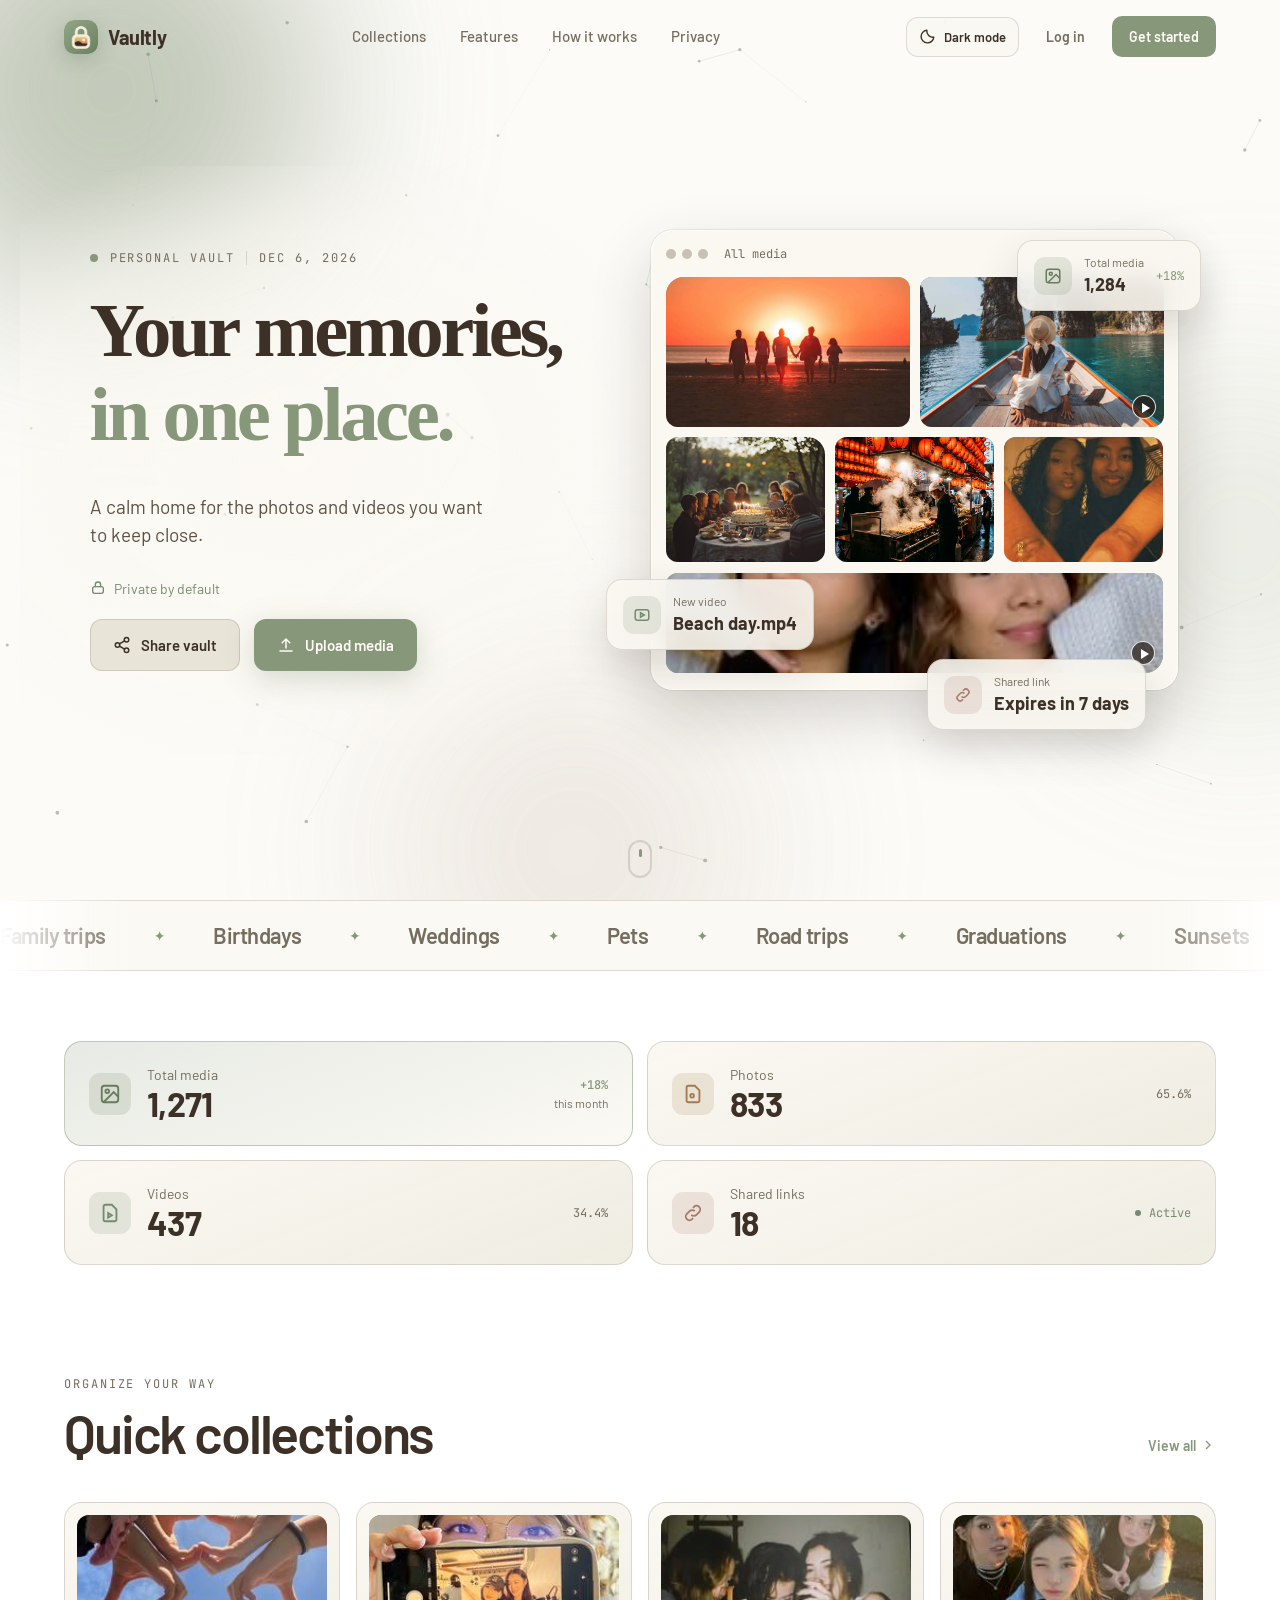
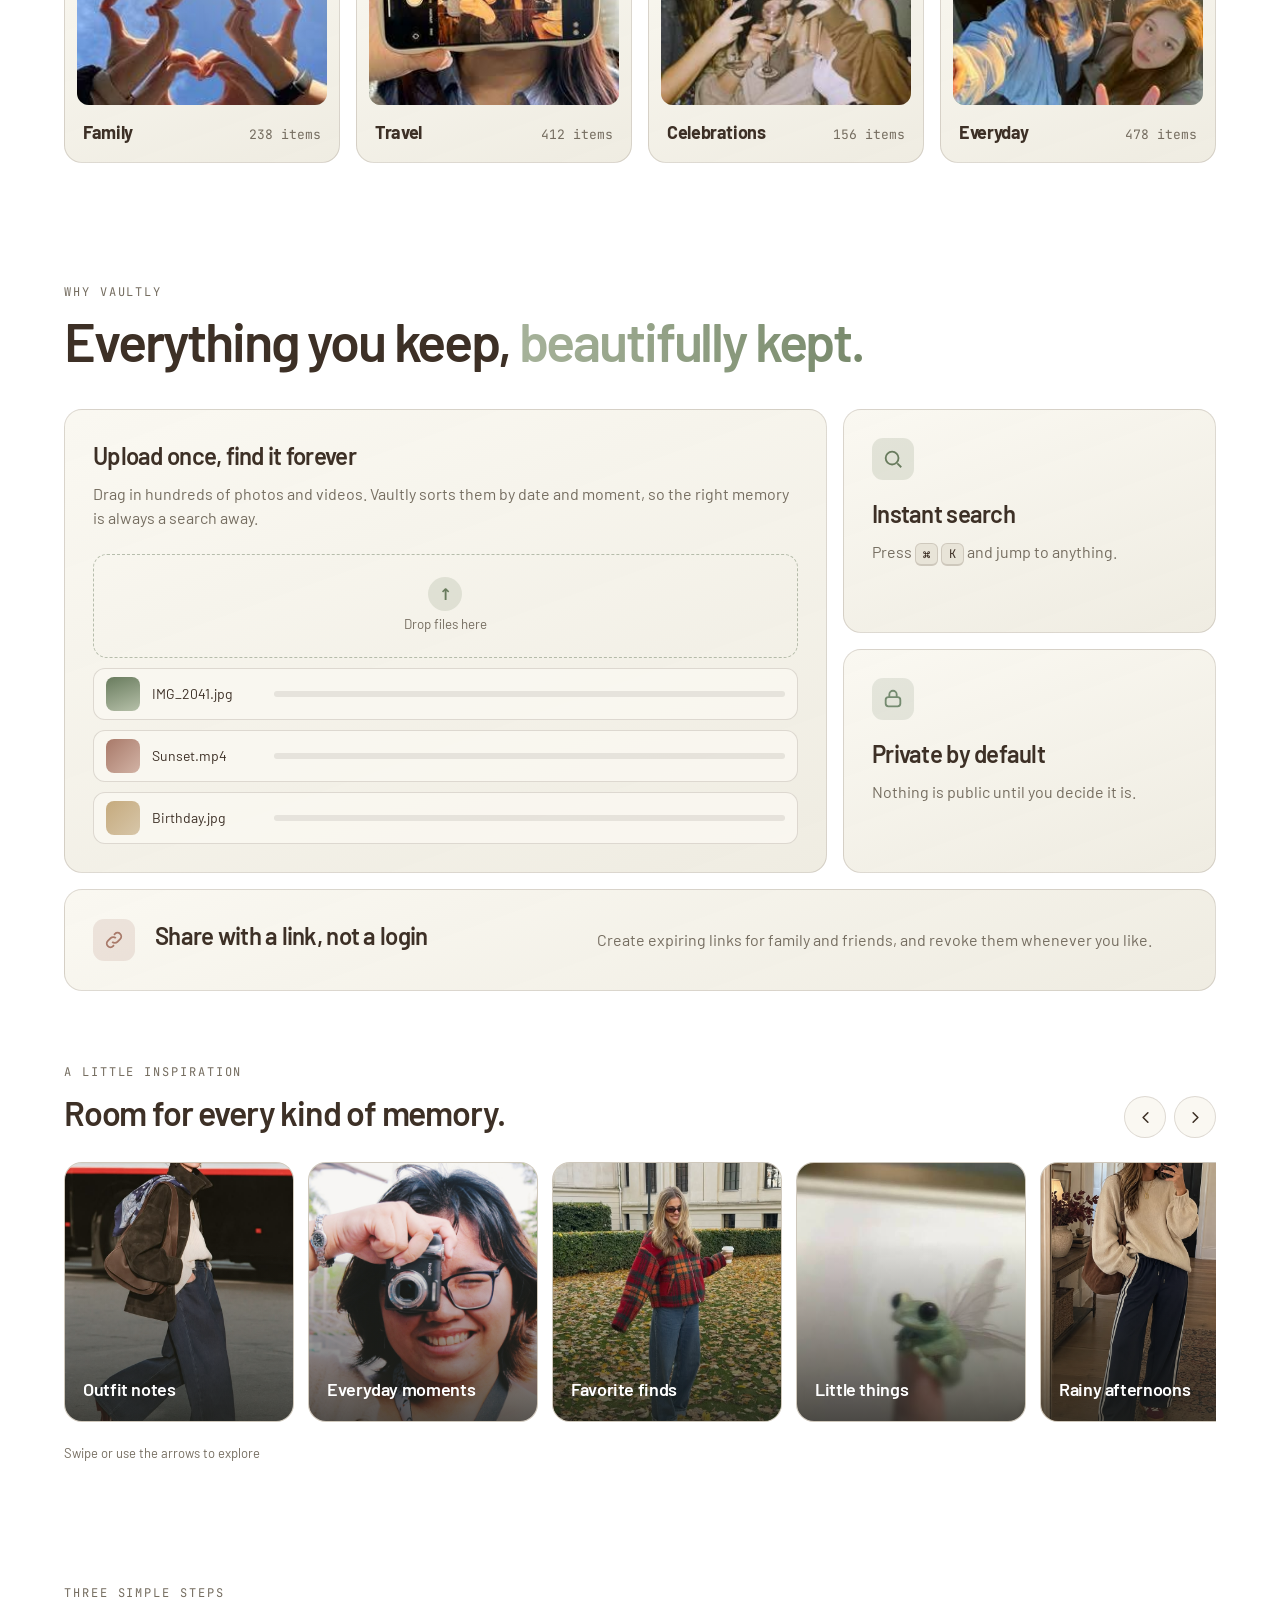
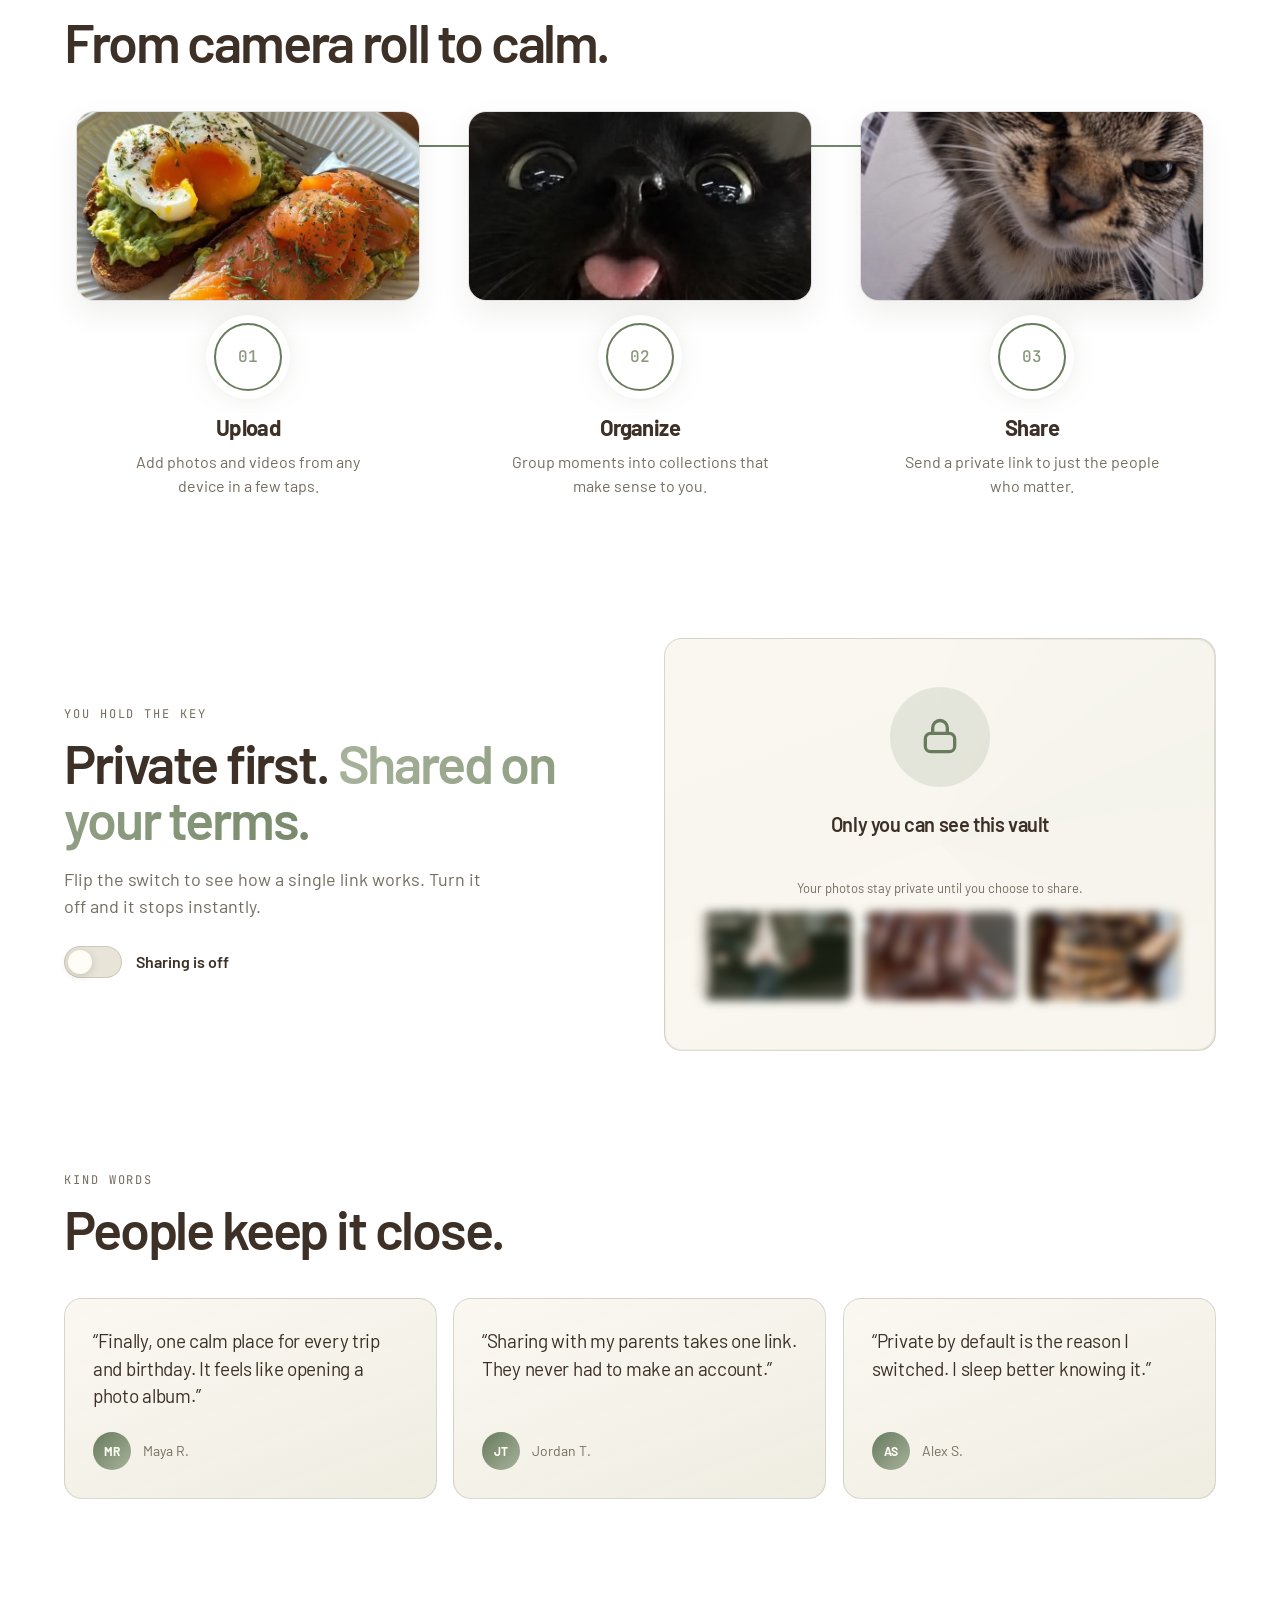
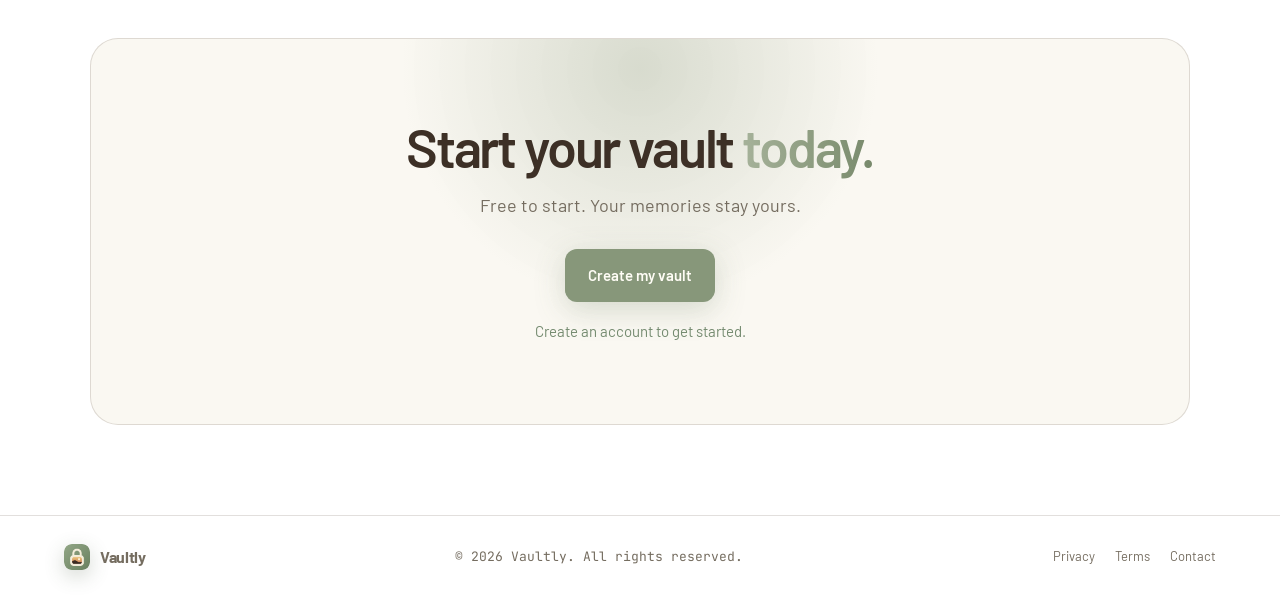
==== commit 175e56de: "Fix email confirmation flow" ====
--- a/index.html
+++ b/index.html
@@ -14,6 +14,14 @@
   <link rel="stylesheet" href="theme.css" />
 </head>
 <body>
+  <div class="vaultly-splash" id="landingSplash" role="status" aria-label="Loading Vaultly">
+    <div class="splash-brand">
+      <img class="splash-logo" src="vaultly-logo.png" alt="" />
+      <span>Vaultly</span>
+    </div>
+    <p>Your memories, kept close.</p>
+    <span class="splash-loader" aria-hidden="true"></span>
+  </div>
   <div class="video-backdrop" id="videoBackdrop" aria-hidden="true">
     <video class="background-video" src="Selfie.mp4" autoplay muted loop playsinline></video>
     <div class="video-shade"></div>
@@ -296,5 +304,15 @@
 
   <script src="theme.js"></script>
   <script src="script.js"></script>
+  <script>
+    (function () {
+      var splash = document.querySelector("#landingSplash");
+      var delay = window.matchMedia("(prefers-reduced-motion: reduce)").matches ? 250 : 1000;
+      window.setTimeout(function () {
+        splash.classList.add("is-leaving");
+        window.setTimeout(function () { splash.remove(); }, 500);
+      }, delay);
+    })();
+  </script>
 </body>
 </html>
--- a/style.css
+++ b/style.css
@@ -447,8 +447,9 @@
 }
 @media (max-width: 560px) {
   .nav-actions { order: 1; margin-right: auto; }
-  .nav-actions .burger { order: 0; }
-  .nav-actions .btn-primary { order: 1; }
+  .nav-actions .theme-toggle { order: 0; }
+  .nav-actions .burger { order: 1; }
+  .nav-actions .btn-primary { order: 2; }
   .brand { order: 2; margin-left: auto; }
   .stats { grid-template-columns: 1fr; }
   .collections, .bento { grid-template-columns: 1fr; }
--- a/theme.css
+++ b/theme.css
@@ -20,6 +20,31 @@
 :root[data-theme="dark"] .theme-toggle .icon-moon { display: none; }
 :root[data-theme="dark"] .theme-toggle .icon-sun { display: block; }
 .theme-toggle-dashboard { margin-left: auto; }
+
+.vaultly-splash {
+  position: fixed;
+  inset: 0;
+  z-index: 200;
+  display: grid;
+  align-content: center;
+  justify-items: center;
+  gap: 18px;
+  padding: 24px;
+  color: #3b2a20;
+  background:
+    radial-gradient(ellipse at 50% 40%, rgba(221, 229, 210, .9), transparent 52%),
+    #f5eedc;
+  opacity: 1;
+  transition: opacity .45s ease, visibility .45s ease;
+}
+.vaultly-splash.is-leaving { opacity: 0; visibility: hidden; pointer-events: none; }
+.splash-brand { display: flex; align-items: center; gap: 14px; font: 600 30px "Barlow", system-ui, sans-serif; letter-spacing: -.03em; }
+.splash-logo { width: 58px; height: 58px; object-fit: cover; border-radius: 18px; box-shadow: 0 10px 24px rgba(59, 42, 32, .16); }
+.vaultly-splash p { color: #6b5648; font: 500 15px "Barlow", system-ui, sans-serif; }
+.splash-loader { width: 30px; height: 30px; border: 2px solid rgba(106, 129, 96, .24); border-top-color: #6a8160; border-radius: 50%; animation: vaultly-spin .8s linear infinite; }
+@keyframes vaultly-spin { to { transform: rotate(360deg); } }
+#dashboardSplash { display: none; }
+html.show-dashboard-splash #dashboardSplash { display: grid; }
 
 /* Landing page */
 :root[data-theme="dark"] {
@@ -169,6 +194,14 @@
   --danger: #e58b7d;
   --shadow: 0 10px 30px rgba(0, 0, 0, .22);
 }
+:root[data-theme="dark"] .vaultly-splash {
+  color: #f0ecdf;
+  background:
+    radial-gradient(ellipse at 50% 40%, rgba(65, 79, 62, .78), transparent 52%),
+    #191d19;
+}
+:root[data-theme="dark"] .vaultly-splash p { color: #c0c0b1; }
+:root[data-theme="dark"] .splash-loader { border-color: rgba(182, 200, 169, .24); border-top-color: #b6c8a9; }
 :root[data-theme="dark"] .bg {
   background:
     radial-gradient(900px 600px at 90% 0%, #3c4034 0%, transparent 60%),
@@ -224,3 +257,7 @@
 @media (max-width: 360px) {
   header.nav { padding-inline: 12px; }
 }
+@media (prefers-reduced-motion: reduce) {
+  .splash-loader { animation-duration: 2s; }
+  .vaultly-splash { transition-duration: .15s; }
+}
